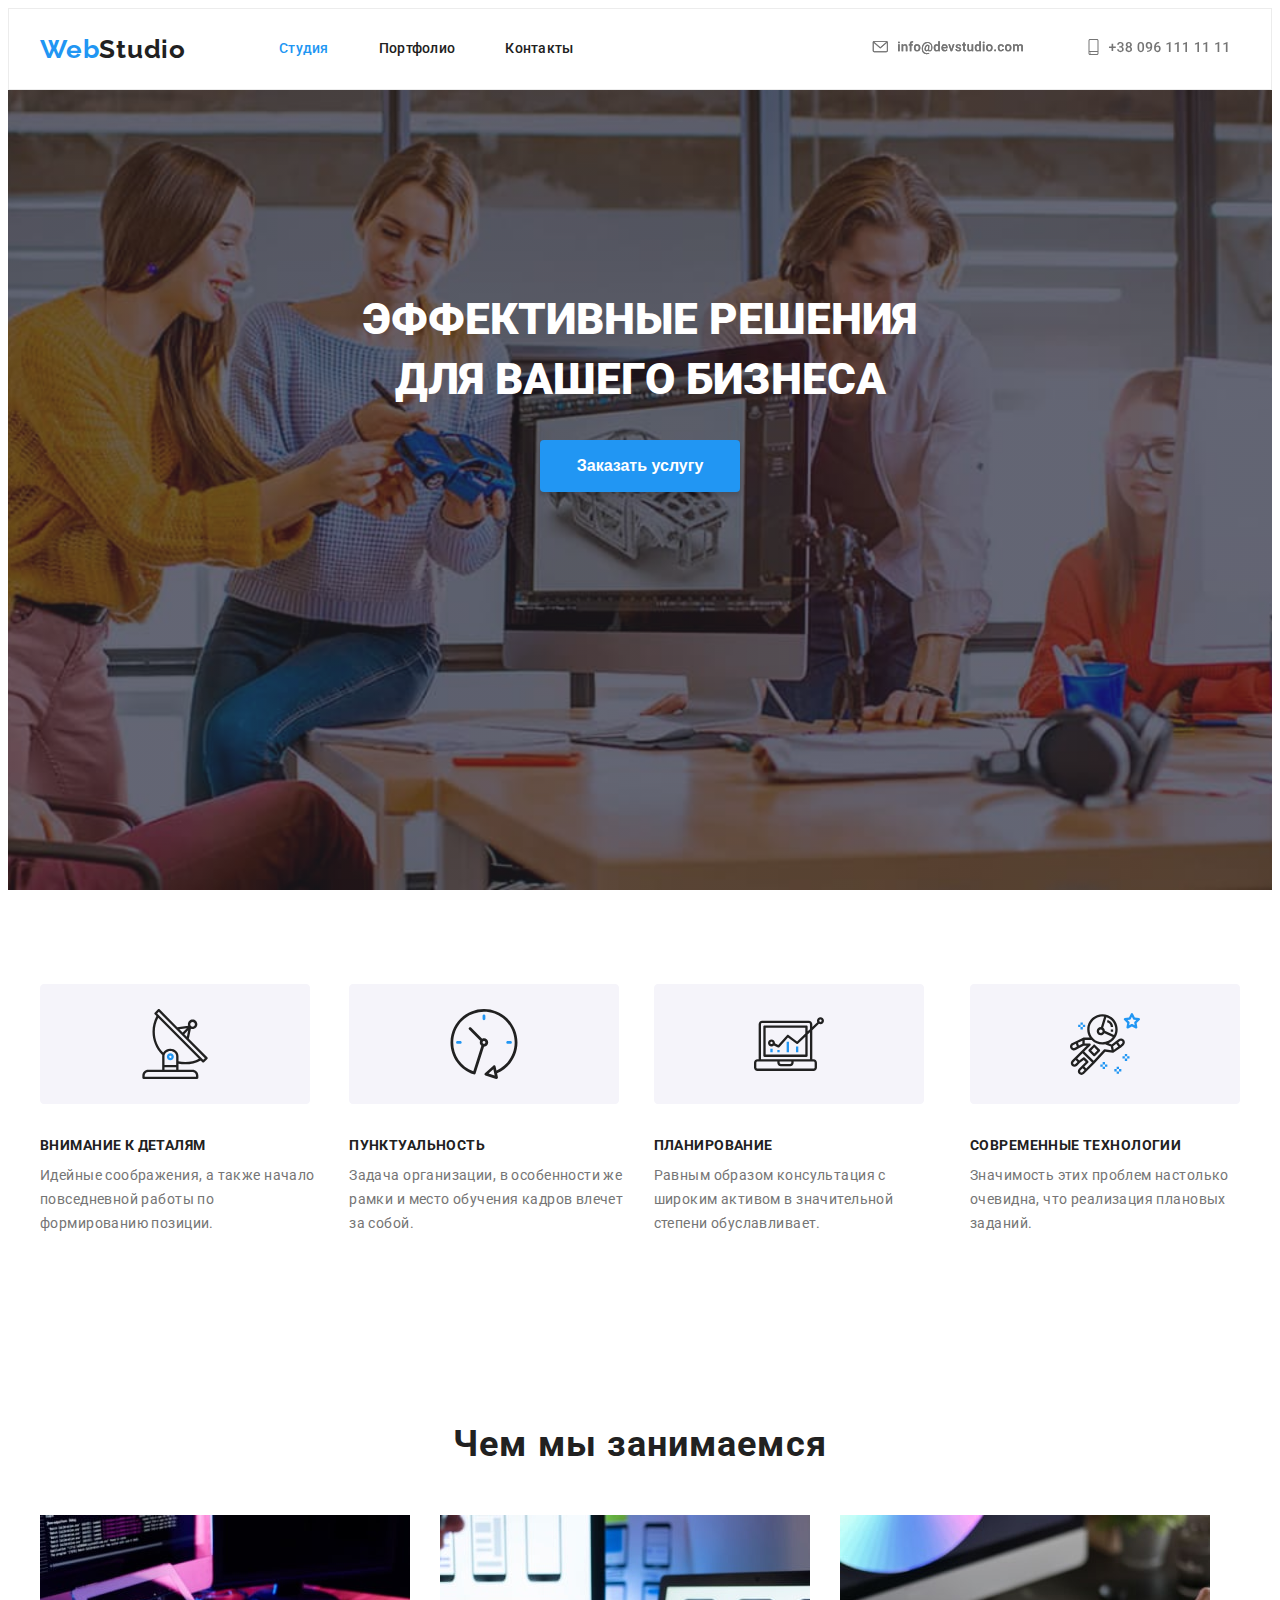
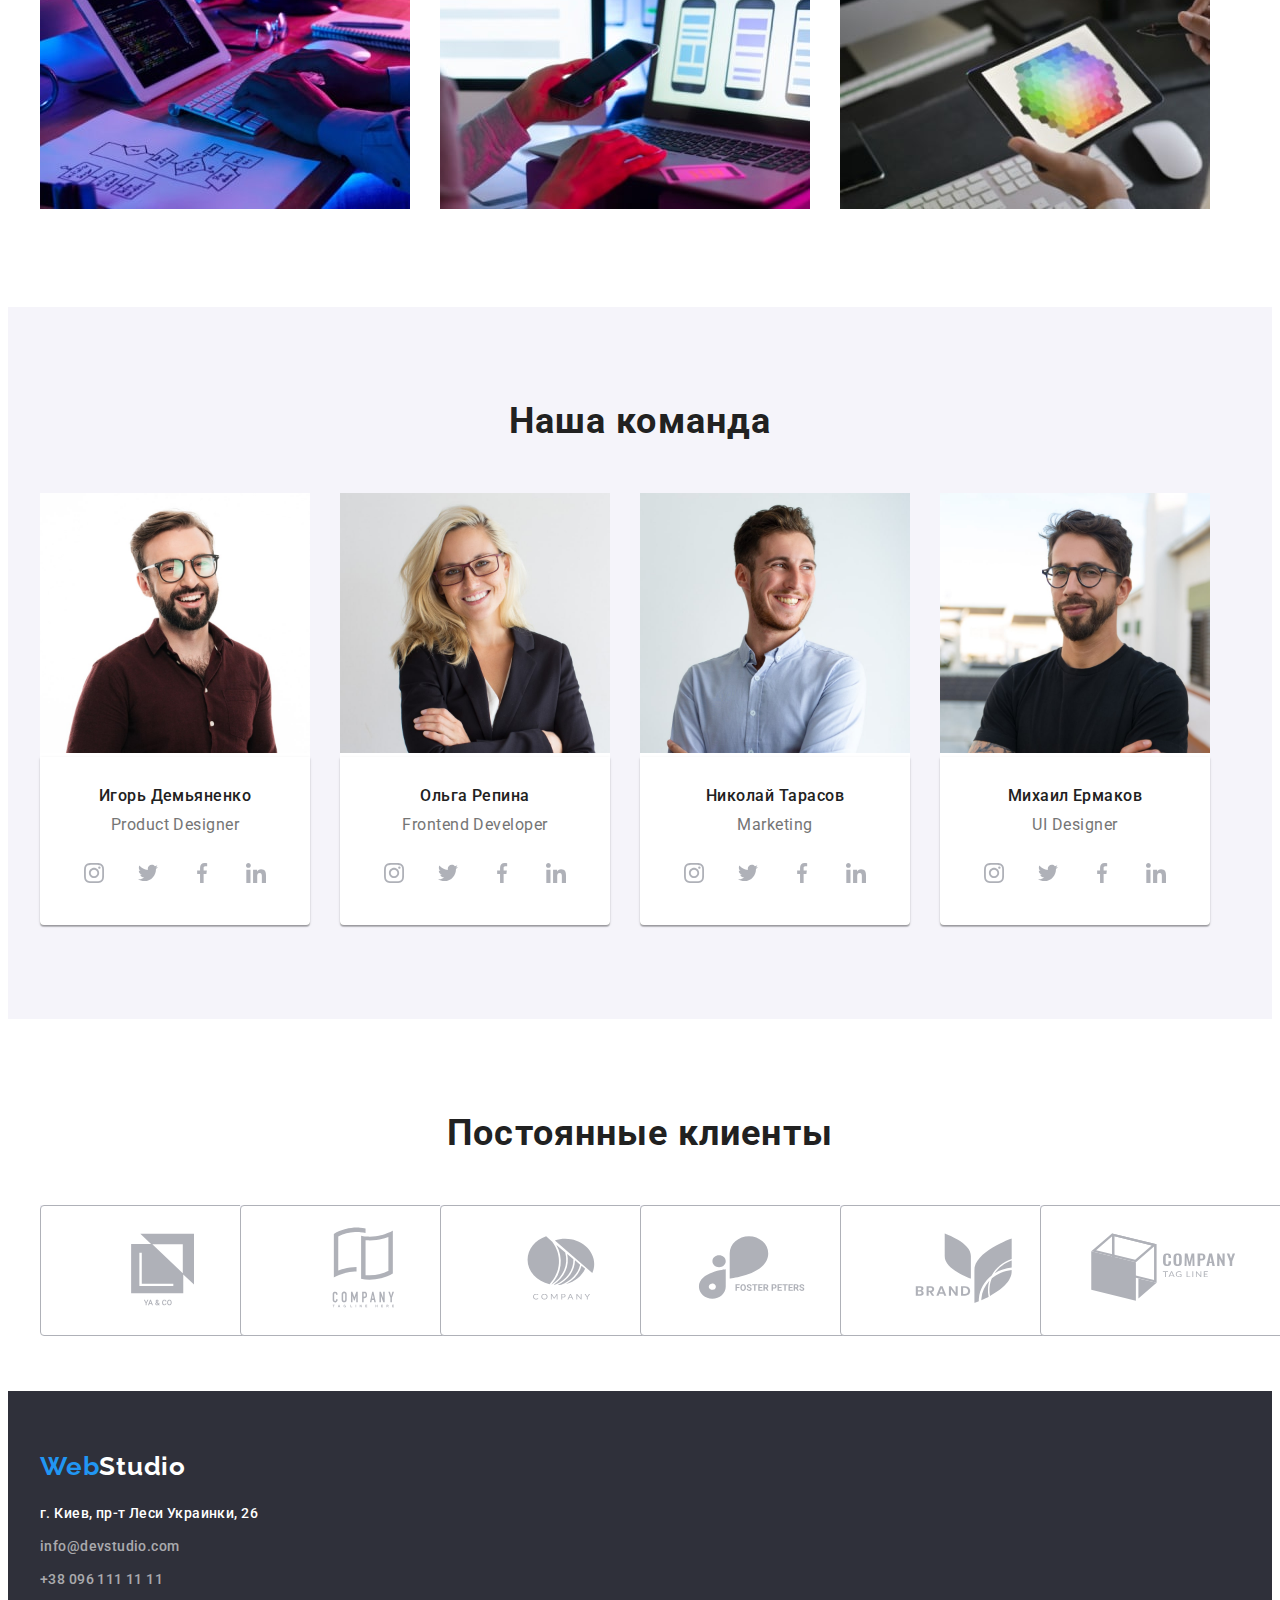
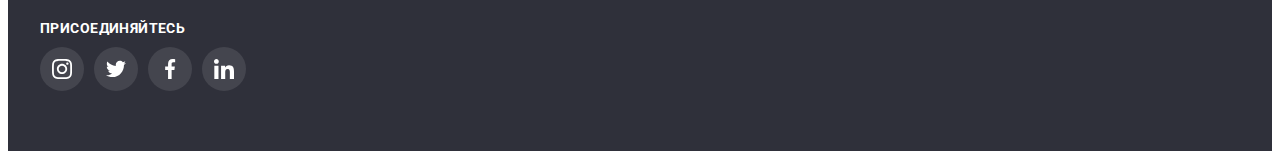
==== index.html @ a33fc34b "some prrogress" ====
<!DOCTYPE html>
<html lang="ru">
<head>
    <meta charset="UTF-8">
    <meta http-equiv="X-UA-Compatible" content="IE=edge">
    <meta name="viewport" content="width=device-width, initial-scale=1.0">
    <title>WebStudio</title>
    <link rel="preconnect" href="https://fonts.googleapis.com">
    <link rel="preconnect" href="https://fonts.gstatic.com" crossorigin>
    <link href="https://fonts.googleapis.com/css2?family=Raleway:wght@700&family=Roboto:wght@400;500;700;900&display=swap"
          rel="stylesheet">
        <link rel="stylesheet" href="https://cdnjs.cloudflare.com/ajax/libs/modern-normalize/1.1.0/modern-normalize.min.css"
            integrity="sha512-wpPYUAdjBVSE4KJnH1VR1HeZfpl1ub8YT/NKx4PuQ5NmX2tKuGu6U/JRp5y+Y8XG2tV+wKQpNHVUX03MfMFn9Q=="
            crossorigin="anonymous" referrerpolicy="no-referrer" />
          <link rel="stylesheet" href="./css/styles.css">
</head>
     <body>
         <!----------------------------HEADER---------------------------->
         <header class="header">
             <nav class="container main-nav">
                 <a class="title">Web<span class="title-studio">Studio</span></a>
                 <ul class="menu-nav">
                     <li class="item"><a href="" class="item link current">Студия</a></li>
                     <li class="item"><a href="./portfolio.html" class="item link">Портфолио</a></li>
                     <li class="item"><a href="" class="item link">Контакты</a></li>
                 </ul>
                 <ul class="list">
                     <li class="item">
                         <a class="link" href="mailto:info@devstudio.com">
                            <svg class="image" width=161 height=16>
                                <use href="./images/icons.svg#icon-e-mail"></use>
                            </svg>
                         </a></li>
                     <li class="item"><a class="link" href="tel:+380961111111">
                        <svg class="image" width=161 height=16>
                            <use href="./images/icons.svg#icon-tel"></use>
                        </svg>
                     </a></li>
                 </ul>
             </nav>
         </header>
         <main>
             <!----------------------------HERO---------------------------->
             <section class="hero">
                 <div class="overlay">
                 <h1 class="title">ЭФФЕКТИВНЫЕ РЕШЕНИЯ<br>ДЛЯ ВАШЕГО БИЗНЕСА</h1>
                <button class="button" type="button">Заказать услугу</button>
                 </div>
             </section>
             <!----------------------------FEATURES---------------------------->
             <section class="features section">
                 <div class="container">
                     <h2 class="hidden-title">Наши преимущества</h2>
                 <ul class="features-list">
                    <li class="item">
                        <svg class="image" width=270 height=120>
                            <use href="./images/icons.svg#icon-group-1"></use>
                        </svg>
                        <h3 class="title">Внимание к деталям</h3>
                        <p class="text">Идейные соображения, а также начало повседневной работы по формированию позиции.</p>
                    </li>
                    <li class="item">
                        <svg class="image" width=270 height=120>
                            <use href="./images/icons.svg#icon-group-2"></use>
                        </svg>
                        <h3 class="title">Пунктуальность</h3>
                        <p class="text">Задача организации, в особенности же рамки и место обучения кадров влечет за собой.
                        </p>
                    </li>
                    <li class="item">
                        <svg class="image" width=270 height=120>
                            <use href="./images/icons.svg#icon-group-3"></use>
                        </svg>
                        <h3 class="title">Планирование</h3>
                        <p class="text">Равным образом консультация с широким активом в значительной степени обуславливает.
                        </p>
                    </li>
                    <li class="item">
                        <svg class="image" width=270 height=120>
                            <use href="./images/icons.svg#icon-group-4"></use>
                        </svg>
                        <h3 class="title">Современные технологии</h3>
                        <p class="text">Значимость этих проблем настолько очевидна, что реализация плановых заданий.</p>
                    </li>
                 </ul>
                 </div>
             </section>
             <!----------------------------ABOUT---------------------------->
             <section class="about section">
                 <div class="container">
                  <h2 class="about-title">Чем мы занимаемся</h2>
                  <ul class="about-list">
                   <li class="item">
                    <img src="./images/keyboard-img.jpg" alt="печатает на клавиатуре" width="370" height="294">
                   </li>
                   <li class="item">
                    <img src="./images/laptop-img.jpg" alt="работает с ноутбуком" width="370" height="294">
                   </li>
                   <li class="item">
                    <img src="./images/ipad-img.jpg" alt="работает с планшетом" width="370" height="294">
                   </li>
                   </ul>
                 </div> 
             </section>
             <!----------------------------TEAM---------------------------->
             <section class="team section">
                <div class="container">
                 <h2 class="title">Наша команда</h2>
                 <ul class="list">
                    <li class="item">
                        <img src="./images/igor-img.jpg" alt="Игорь Демьяненко" width="270" height="260">
                        <div class="employe">
                        <h3 class="title">Игорь Демьяненко</h3>
                        <p class="text" lang="en">Product Designer</p> 
                        <ul class="soc-list">
                            <li class="list-item">
                                <a href="" class="link">
                                    <svg class="icon" width="20" height="20">
                                        <use href="./images/icons.svg#icon-instagram"></use>
                                    </svg>                        
                                </a>
                            </li>
                            <li class="list-item">
                                <a href="" class="link">
                                    <svg class="icon" width="20" height="20">
                                        <use href="./images/icons.svg#icon-twitter"></use>
                                    </svg>
                                </a>
                            </li>
                            <li class="list-item">
                                <a href="" class="link">
                                    <svg class="icon" width="20" height="20">
                                        <use href="./images/icons.svg#icon-facebook"></use>
                                    </svg>
                                </a>
                            </li>
                            <li class="list-item">
                                <a href="" class="link">
                                    <svg class="icon" width="20" height="20">
                                        <use href="./images/icons.svg#icon-linkedin"></use>
                                    </svg>
                                </a>
                            </li>
                        </ul>
                       </div>
                    </li>
                    <li class="item">
                        <img src="./images/olga-img.jpg" alt="Ольга Репина" width="270" height="260">
                        <div class="employe">
                        <h3 class="title">Ольга Репина</h3>
                        <p class="text" lang="en">Frontend Developer</p>
                        <ul class="soc-list">
                            <li class="list-item">
                                <a href="" class="link">
                                    <svg class="icon" width="20" height="20">
                                        <use href="./images/icons.svg#icon-instagram"></use>
                                    </svg>
                                </a>
                            </li>
                            <li class="list-item">
                                <a href="" class="link">
                                    <svg class="icon" width="20" height="20">
                                        <use href="./images/icons.svg#icon-twitter"></use>
                                    </svg>
                                </a>
                            </li>
                            <li class="list-item">
                                <a href="" class="link">
                                    <svg class="icon" width="20" height="20">
                                        <use href="./images/icons.svg#icon-facebook"></use>
                                    </svg>
                                </a>
                            </li>
                            <li class="list-item">
                                <a href="" class="link">
                                    <svg class="icon" width="20" height="20">
                                        <use href="./images/icons.svg#icon-linkedin"></use>
                                    </svg>
                                </a>
                            </li>
                        </ul>
                        </div>
                    </li>
                    <li class="item">
                        <img src="./images/nikolai-img.jpg" alt="Николай Тарасов" width="270" height="260">
                        <div class="employe">
                        <h3 class="title">Николай Тарасов</h3>
                        <p class="text" lang="en">Marketing</p>
                        <ul class="soc-list">
                            <li class="list-item">
                                <a href="" class="link">
                                    <svg class="icon" width="20" height="20">
                                        <use href="./images/icons.svg#icon-instagram"></use>
                                    </svg>
                                </a>
                            </li>
                            <li class="list-item">
                                <a href="" class="link">
                                    <svg class="icon" width="20" height="20">
                                        <use href="./images/icons.svg#icon-twitter"></use>
                                    </svg>
                                </a>
                            </li>
                            <li class="list-item">
                                <a href="" class="link">
                                    <svg class="icon" width="20" height="20">
                                        <use href="./images/icons.svg#icon-facebook"></use>
                                    </svg>
                                </a>
                            </li>
                            <li class="list-item">
                                <a href="" class="link">
                                    <svg class="icon" width="20" height="20">
                                        <use href="./images/icons.svg#icon-linkedin"></use>
                                    </svg>
                                </a>
                            </li>
                        </ul>
                        </div>
                    </li>
                    <li class="item">
                        <img src="./images/mikael-img.jpg" alt="Михаил Ермаков" width="270" height="260">
                        <div class="employe">
                        <h3 class="title">Михаил Ермаков</h3>
                        <p class="text" lang="en">UI Designer</p>    
                        <ul class="soc-list">
                            <li class="list-item">
                                <a href="" class="link">
                                    <svg class="icon" width="20" height="20">
                                        <use href="./images/icons.svg#icon-instagram"></use>
                                    </svg>
                                </a>
                            </li>
                            <li class="list-item">
                                <a href="" class="link">
                                    <svg class="icon" width="20" height="20">
                                        <use href="./images/icons.svg#icon-twitter"></use>
                                    </svg>
                                </a>
                            </li>
                            <li class="list-item">
                                <a href="" class="link">
                                    <svg class="icon" width="20" height="20">
                                        <use href="./images/icons.svg#icon-facebook"></use>
                                    </svg>
                                </a>
                            </li>
                            <li class="list-item">
                                <a href="" class="link">
                                    <svg class="icon" width="20" height="20">
                                        <use href="./images/icons.svg#icon-linkedin"></use>
                                    </svg>
                                </a>
                            </li>
                        </ul>
                        </div> 
                    </ul>                      
                </div>
             </section>
            <!----------------------------CLIENTS---------------------------->
             <section class="clients section">
                 <div class="container">
                     <h2 class="clients-title">Постоянные клиенты</h2>
                <ul class="list">
                    <li class="item">
                        <button class="button">
                            <svg class="button-icon" width=170px height=92px>
                                <use href="./images/icons.svg#icon-logo-1"></use>
                            </svg>
                        </button>
                    </li>
                    <li class="item">
                        <button class="button">
                            <svg class="button-icon" width=170 height=92>
                                <use href="./images/icons.svg#icon-logo-2"></use>
                            </svg>
                        </button>
                    </li>
                    <li class="item">
                        <button class="button">
                            <svg class="button-icon" width=170 height=92>
                                <use href="./images/icons.svg#icon-logo-3"></use>
                            </svg>
                        </button>
                    </li>
                    <li class="item">
                        <button class="button">
                            <svg class="button-icon" width=170 height=92>
                                <use href="./images/icons.svg#icon-logo-4"></use>
                            </svg>
                        </button>
                    </li>
                    <li class="item">
                        <button class="button">
                            <svg class="button-icon" width=170 height=92>
                                <use href="./images/icons.svg#icon-logo-5"></use>
                            </svg>
                        </button>
                    </li>
                    <li class="item">
                        <button class="button">
                            <svg class="button-icon" width=170 height=92>
                                <use href="./images/icons.svg#icon-logo-6"></use>
                            </svg>
                        </button>
                    </li>
                </ul>
                </div>
             </section>
         </main>
            <!----------------------------ADRESS---------------------------->
         <footer class="footer">
             <div class="adress container">
                    <a class="title">Web<span class="title-studio">Studio</span></a>
                    <address>
                    <ul class="adress-list">
                        <li class="item">
                            <a class="link" href="https://goo.gl/maps/WsUC1m7or1tppbLx8" target="blank"
                                rel="noopener noreferrer"><span class="geo">г. Киев, пр-т Леси Украинки, 26 </span></a>
                        </li>
                        <li class="item">
                            <a class="link" href="mailto:info@devstudio.com">info@devstudio.com</a>
                        </li>
                        <li class="item">
                            <a class="link" href="tel:+380961111111">+38 096 111 11 11</a>
                        </li>
                    </ul>                   
                    </address>
                    <div class="soc-link">
                        <h3 class="second-title">присоединяйтесь</h3>
                        <ul class="soc-list-footer">
                            <li class="list-item">
                                <a href="" class="link">
                                    <svg class="icon" width="20" height="20">
                                        <use href="./images/icons.svg#icon-instagram"></use>
                                    </svg>
                                </a>
                            </li>
                            <li class="list-item">
                                <a href="" class="link">
                                    <svg class="icon" width="20" height="20">
                                        <use href="./images/icons.svg#icon-twitter"></use>
                                    </svg>
                                </a>
                            </li>
                            <li class="list-item">
                                <a href="" class="link">
                                    <svg class="icon" width="20" height="20">
                                        <use href="./images/icons.svg#icon-facebook"></use>
                                    </svg>
                                </a>
                            </li>
                            <li class="list-item">
                                <a href="" class="link">
                                    <svg class="icon" width="20" height="20">
                                        <use href="./images/icons.svg#icon-linkedin"></use>
                                    </svg>
                                </a>
                            </li>
                        </ul>
                    </div>
             </div>           
         </footer>
     </body>
</html>
---- css/styles.css ----
:root {
  --webstudio-color: #2196f3;
  --menu-item-color: #212121;
  --header-adress-color: #757575;
  --hero-pre-title-color: #ffffff;
  --button-title-color: #ffffff;
  --qualities-title-color: #212121;
  --qualities-text-color: #757575;
  --about-title-color: #212121;
  --team-title-color: #212121;
  --employe-title-color: #212121;
  --employe-profession-color: #757575;
  --adress-geo-color: #ffffff;
  --footer-adress-color: rgba(255, 255, 255, 0.6);
  --menu-button-color: #212121;
  --all-item-name-color: #212121;
  --all-item-type: #757575;
}
body {
  font-family: "Roboto", sans-serif;
}
ul {
  list-style: none;
  padding: 0;
  margin: 0;
}
.link {
  text-decoration: none;
}
.no-padding {
  padding-top: 0;
  padding-bottom: 0;
}
.container {
  width: 1200px;
  padding-left: 15px;
  padding-right: 15px;
  margin-left: auto;
  margin-right: auto;
}
h1,
h2,
h3,
p {
  margin: 0px;
}
.section {
  padding-top: 94px;
  padding-bottom: 94px;
}
/*-------------------------------------STUDIO---------------*/
/*----------------------------HEADER----------------------------*/
.header {
  background-color: #ffffff;
  border: 1px solid #ececec;
}
.main-nav {
  display: flex;
  align-items: center;
}
.header .title {
  font-family: Raleway;
  font-weight: 700;
  font-size: 26px;
  line-height: 1.19;
  letter-spacing: 0.03em;
  color: var(--webstudio-color);
}
.header .title-studio {
  color: #212121;
}
.menu-nav {
  display: flex;
  margin-left: 93px;
}
.menu-nav .item + .item {
  margin-left: 50px;
}
.menu-nav .item .link {
  padding: 32px 0;
  font-weight: 500;
  font-size: 14px;
  line-height: 1.14;
  letter-spacing: 0.02em;
  color: var(--menu-item-color);
  display: block;
}
.menu-nav .item.link.current {
  color: #2196f3;
}
.menu-nav .item .link:hover,
.menu-nav .item .link:focus {
  font-weight: 500;
  font-size: 14px;
  line-height: 1.14;
  letter-spacing: 0.02em;
  color: #2196f3;
}
.header .list {
  display: flex;
  margin-left: auto;
}
.header .list .image {
  fill: #757575;
}
.header .list .image:hover {
  fill: #2196f3;
}
.header .list .item + .item {
  margin-left: 50px;
}
.header .list .icon {
  padding-right: 10px;
}
.header .list .item .link {
  font-weight: 500;
  font-size: 14px;
  line-height: 1.14;
  letter-spacing: 0.02em;
  color: var(--header-adress-color);
}
.header .list .item .link:hover,
.header .list .item .link:focus {
  font-weight: 500;
  font-size: 14px;
  line-height: 1.14;
  letter-spacing: 0.02em;
  color: #2196f3;
}
/*----------------------------HERO----------------------------*/
.overlay {
  max-width: 1600px;
  min-height: 600px;
  padding-top: 200px;
  margin-left: auto;
  margin-right: auto;
  background-image: linear-gradient(
      rgba(47, 48, 58, 0.4),
      rgba(47, 48, 58, 0.4)
    ),
    url(../images/hero-img.jpg);
  background-repeat: no-repeat;
  background-position: center;
  background-size: cover;
}
.hero {
  padding: 0px 0px 0px 0px;
  text-align: center;
}
.hero .title {
  font-weight: 900;
  font-size: 44px;
  line-height: 1.36;
  color: var(--hero-pre-title-color);
}
.hero .button {
  margin-top: 30px;
  cursor: pointer;
  display: inline-block;
  border: 1px solid transparent;
  border-radius: 4px;
  box-shadow: 0px 4px 4px rgba(0, 0, 0, 0.15);
  padding: 10px 32px;
  min-width: 200px;
  min-height: 50px;
  color: var(--button-title-color);
  background-color: #2196f3;
  font-weight: 700;
  font-size: 16px;
  line-height: 1.87;
}
/*----------------------------FEATURES----------------------------*/

.section .hidden-title {
  position: absolute;
  white-space: nowrap;
  width: 1px;
  height: 1px;
  overflow: hidden;
  border: 0;
  padding: 0;
  clip: rect(0 0 0 0);
  clip-path: inset(50%);
  margin: -1px;
}
.features-list {
  display: flex;
}
.features-list .image::before {
  display: block;
  content: "";
  height: 120px;
  background-size: contain;
  background-repeat: no-repeat;
  background-position: center;
  background-color: #f5f4fa;
}
.features-list .item + .item {
  margin-left: 30px;
}

.features-list .title {
  margin-top: 30px;
  margin-bottom: 10px;
  font-weight: 700;
  font-size: 14px;
  line-height: 1.14;
  letter-spacing: 0.03em;
  text-transform: uppercase;
  color: var(--qualities-title-color);
}
.features-list .text {
  margin-bottom: 0px;
  font-weight: 400;
  font-size: 14px;
  line-height: 1.71;
  letter-spacing: 0.03em;
  color: var(--qualities-text-color);
}
/*----------------------------ABOUT----------------------------*/
.about-title {
  margin-top: 0px;
  margin-bottom: 0px;
  font-weight: 700;
  font-size: 36px;
  line-height: 1.16;
  text-align: center;
  letter-spacing: 0.03em;
  color: var(--about-title-color);
  margin-bottom: 50px;
}
.img {
  display: block;
  max-width: 100%;
}
.about-list {
  display: flex;
}
.about-list .item + .item {
  margin-left: 30px;
}
/*----------------------------TEAM----------------------------*/
.team {
  background: #f5f4fa;
}
.team .title {
  margin-bottom: 50px;
  font-weight: 700;
  font-size: 36px;
  line-height: 1.16;
  text-align: center;
  letter-spacing: 0.03em;
  color: var(--team-title-color);
}
.team .list {
  display: flex;
}
.team .list .item {
  background: #ffffff;
}
.team .list .item + .item {
  margin-left: 30px;
}
.team .list .title {
  margin-bottom: 10px;
  font-weight: 500;
  font-size: 16px;
  line-height: 1.18;
  text-align: center;
  letter-spacing: 0.03em;
  color: var(--employe-title-color);
}
.team .list .text {
  margin-bottom: 16px;
  font-weight: 400;
  font-size: 16px;
  line-height: 1.18;
  text-align: center;
  letter-spacing: 0.03em;
  color: var(--employe-profession-color);
}
.team .employe {
  padding-top: 30px;
  padding-bottom: 30px;
  box-shadow: 0px 1px 3px rgba(0, 0, 0, 0.12), 0px 1px 1px rgba(0, 0, 0, 0.14),
    0px 2px 1px rgba(0, 0, 0, 0.2);
  border-radius: 0px 0px 4px 4px;
}
.soc-list {
  display: flex;
  justify-content: center;
}
.soc-list .icon {
  fill: currentColor;
}
.soc-list .list-item {
  width: 44px;
  height: 44px;
}
.soc-list .list-item + .list-item {
  margin-left: 10px;
}
.soc-list .link {
  cursor: pointer;
  width: 100%;
  height: 100%;
  border-radius: 50%;
  display: flex;
  align-items: center;
  justify-content: center;
  background-color: #ffffff;
  color: #afb1b8;
}
.soc-list .link:hover,
.soc-list .link:focus {
  background-color: #2196f3;
  color: #ffffff;
}

/*----------------------------CLIENTS----------------------------*/
.clients .list {
  display: flex;
}
.clients-title {
  margin-top: 0px;
  margin-bottom: 0px;
  font-weight: 700;
  font-size: 36px;
  line-height: 1.16;
  text-align: center;
  letter-spacing: 0.03em;
  color: var(--about-title-color);
  margin-bottom: 50px;
}
.clients .button {
  color: #afb1b8;
  background-color: #ffffff;
  border: 1px solid #afb1b8;
  box-sizing: border-box;
  border-radius: 4px;
}
.clients .button:hover {
  color: #2196f3;
  background-color: #ffffff;
  border: 1px solid #2196f3;
}
.clients .button-icon {
  fill: currentColor;
  padding: 16px 32px;
}

.clients .list .item {
  display: block;
  content: "";
  width: 170px;
  height: 92px;
  background-size: contain;
  background-position: center;
  background-color: #f5f4fa;
}
.clients .list .item + .item {
  margin-left: 30px;
}
/*----------------------------ADRESS----------------------------*/
.footer {
  padding: 60px 0;
  background: #2f303a;
  display: flex;
}

.adress .container {
  padding-top: 30px;
  display: flex;
}
footer .title {
  font-style: normal;
  font-family: Raleway;
  font-weight: 700;
  font-size: 26px;
  line-height: 1.19;
  letter-spacing: 0.03em;
  color: var(--webstudio-color);
}
.footer .title-studio {
  color: #ffffff;
}
.adress-list .item {
  margin-top: 20px;
  margin-bottom: 0px;
}
.adress-list .link {
  font-style: normal;
  font-weight: 500;
  font-size: 14px;
  line-height: 1.71;
  letter-spacing: 0.03em;
  color: var(--footer-adress-color);
}
.geo {
  color: var(--adress-geo-color);
}

.adress-list .item + .item {
  margin-top: 9px;
}

.soc-link .second-title {
  margin-top: 30px;
  margin-bottom: 10px;
  font-weight: 700;
  font-size: 14px;
  line-height: 1.14;
  letter-spacing: 0.03em;
  text-transform: uppercase;
  color: #ffffff;
}
.soc-list-footer {
  display: flex;
}
.soc-list-footer .icon {
  fill: currentColor;
}
.soc-list-footer .list-item {
  width: 44px;
  height: 44px;
}
.soc-list-footer .list-item + .list-item {
  margin-left: 10px;
}
.soc-list-footer .link {
  cursor: pointer;
  width: 100%;
  height: 100%;
  border-radius: 50%;
  display: flex;
  align-items: center;
  justify-content: center;
  background-color: rgba(255, 255, 255, 0.1);
  color: #ffffff;
}
.soc-list-footer .link:hover,
.soc-list-footer .link:focus {
  background-color: #2196f3;
  color: #ffffff;
}
/*-------------------------------------PORTFOLIO------------*/
/*----------------------------FUNCTIONS----------------------------*/
.visually-hidden {
  position: absolute;
  white-space: nowrap;
  width: 1px;
  height: 1px;
  overflow: hidden;
  border: 0;
  padding: 0;
  clip: rect(0 0 0 0);
  clip-path: inset(50%);
  margin: -1px;
}
.menu-list {
  margin-bottom: 50px;
  display: flex;
  justify-content: center;
}
.menu-list .item + .item {
  margin-left: 8px;
}
.menu-list .button {
  cursor: pointer;
  display: inline-block;
  border: 1px solid transparent;
  border-radius: 4px;
  padding: 6px 22px;
  min-width: 73px;
  min-height: 38px;
  color: var(--menu-button-color);
  background-color: #f5f4fa;
  font-weight: 500;
  font-size: 16px;
  line-height: 1.62;
  text-align: center;
}
.menu-list .button:hover,
.menu-list .button:focus {
  background-color: #2196f3;
  color: #ffffff;
  box-shadow: 0px 3px 1px rgba(0, 0, 0, 0.1), 0px 1px 2px rgba(0, 0, 0, 0.08),
    0px 2px 2px rgba(0, 0, 0, 0.12);
}
/*----------------------------ALL----------------------------*/
.all-list .item {
  width: calc((100% - 60px) / 3);
  margin-right: 30px;
  margin-bottom: 30px;
}
.all-list .item:nth-child(3n) {
  margin-right: 0px;
}
.all-list .item:nth-last-child(-n + 3) {
  margin-bottom: 0px;
}

.all-list {
  display: flex;
  flex-wrap: wrap;
}
.all-list .feature {
  padding: 20px 24px;
  background: #ffffff;

  border-radius: 0px 0px 4px 4px;
}
.all-list .item:hover {
  box-shadow: 0px 1px 3px rgba(0, 0, 0, 0.12), 0px 1px 1px rgba(0, 0, 0, 0.14),
    0px 2px 1px rgba(0, 0, 0, 0.2);
}
.all-list .title {
  font-weight: 700;
  font-size: 18px;
  line-height: 2;
  letter-spacing: 0.06em;
  color: var(--all-item-name-color);
}
.all-list .text {
  font-weight: 500;
  font-size: 16px;
  line-height: 1.87;
  letter-spacing: 0.03em;
  color: var(--all-item-type);
}
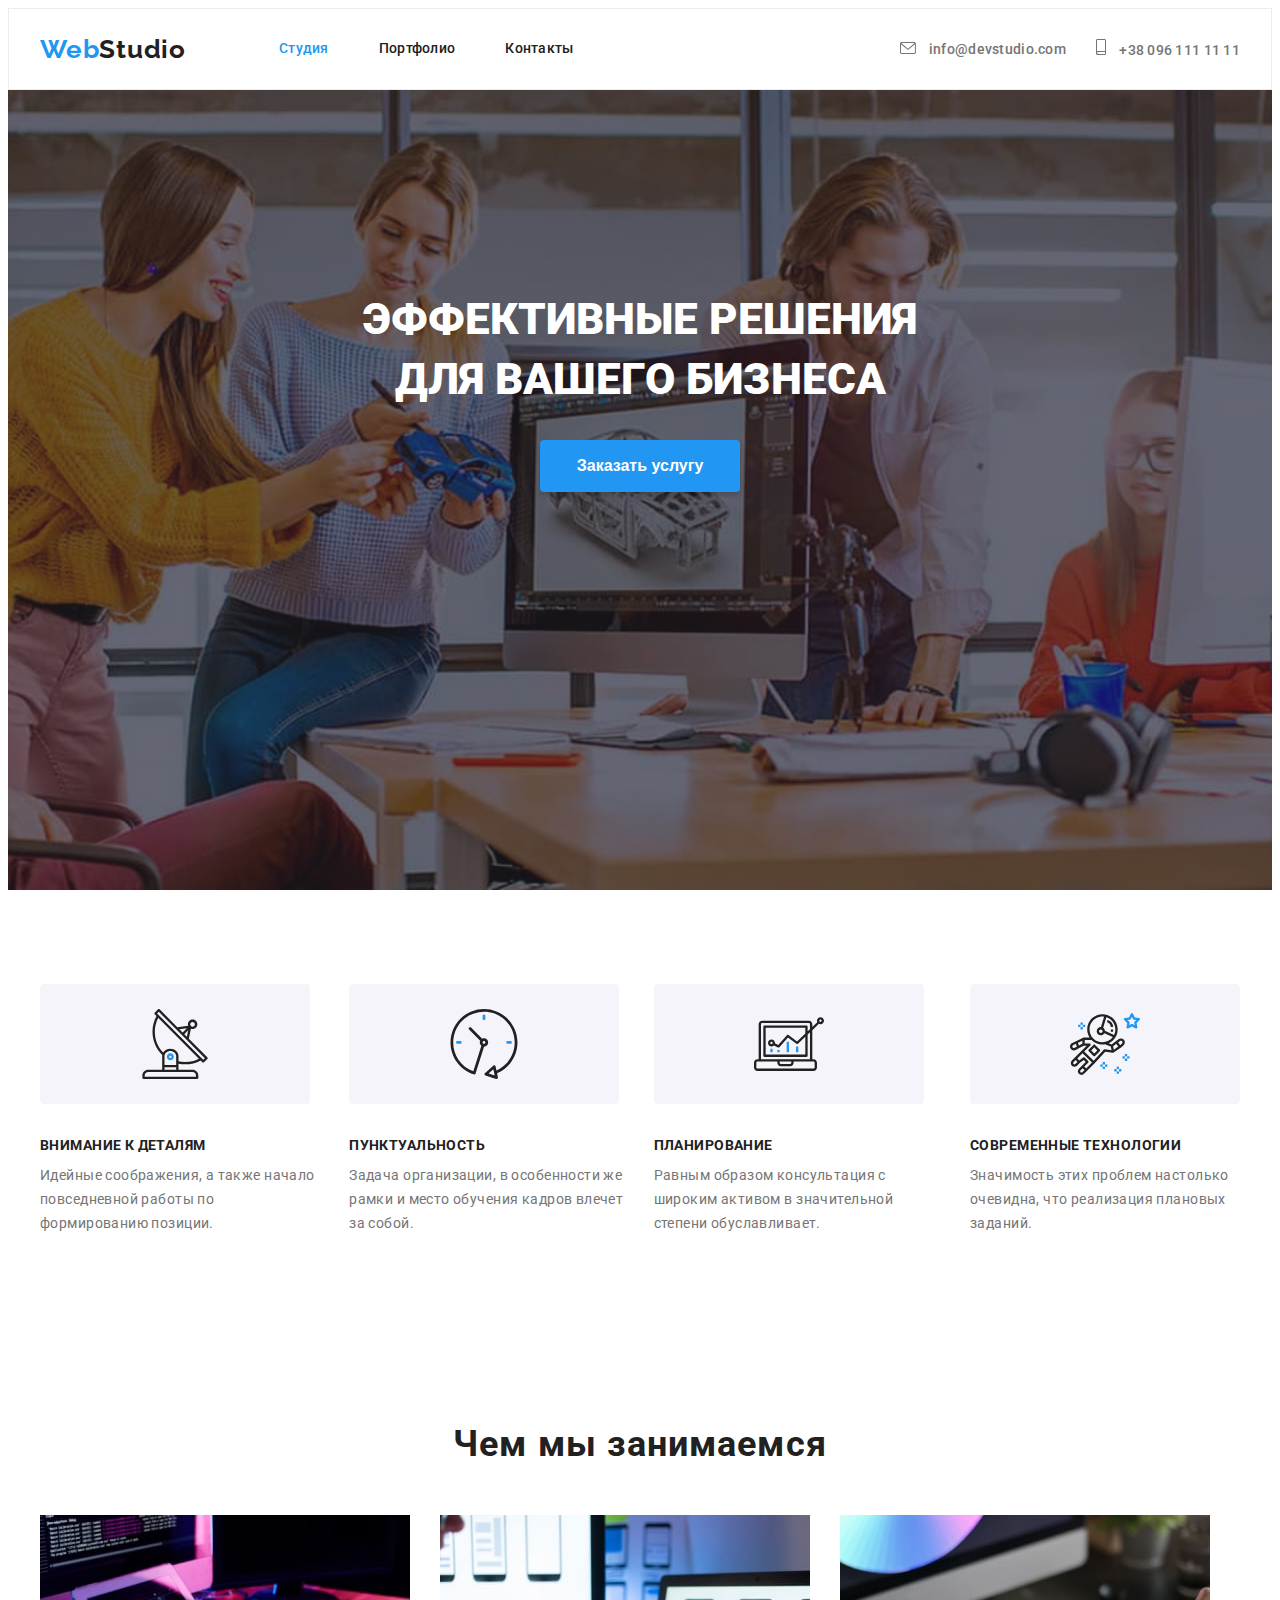
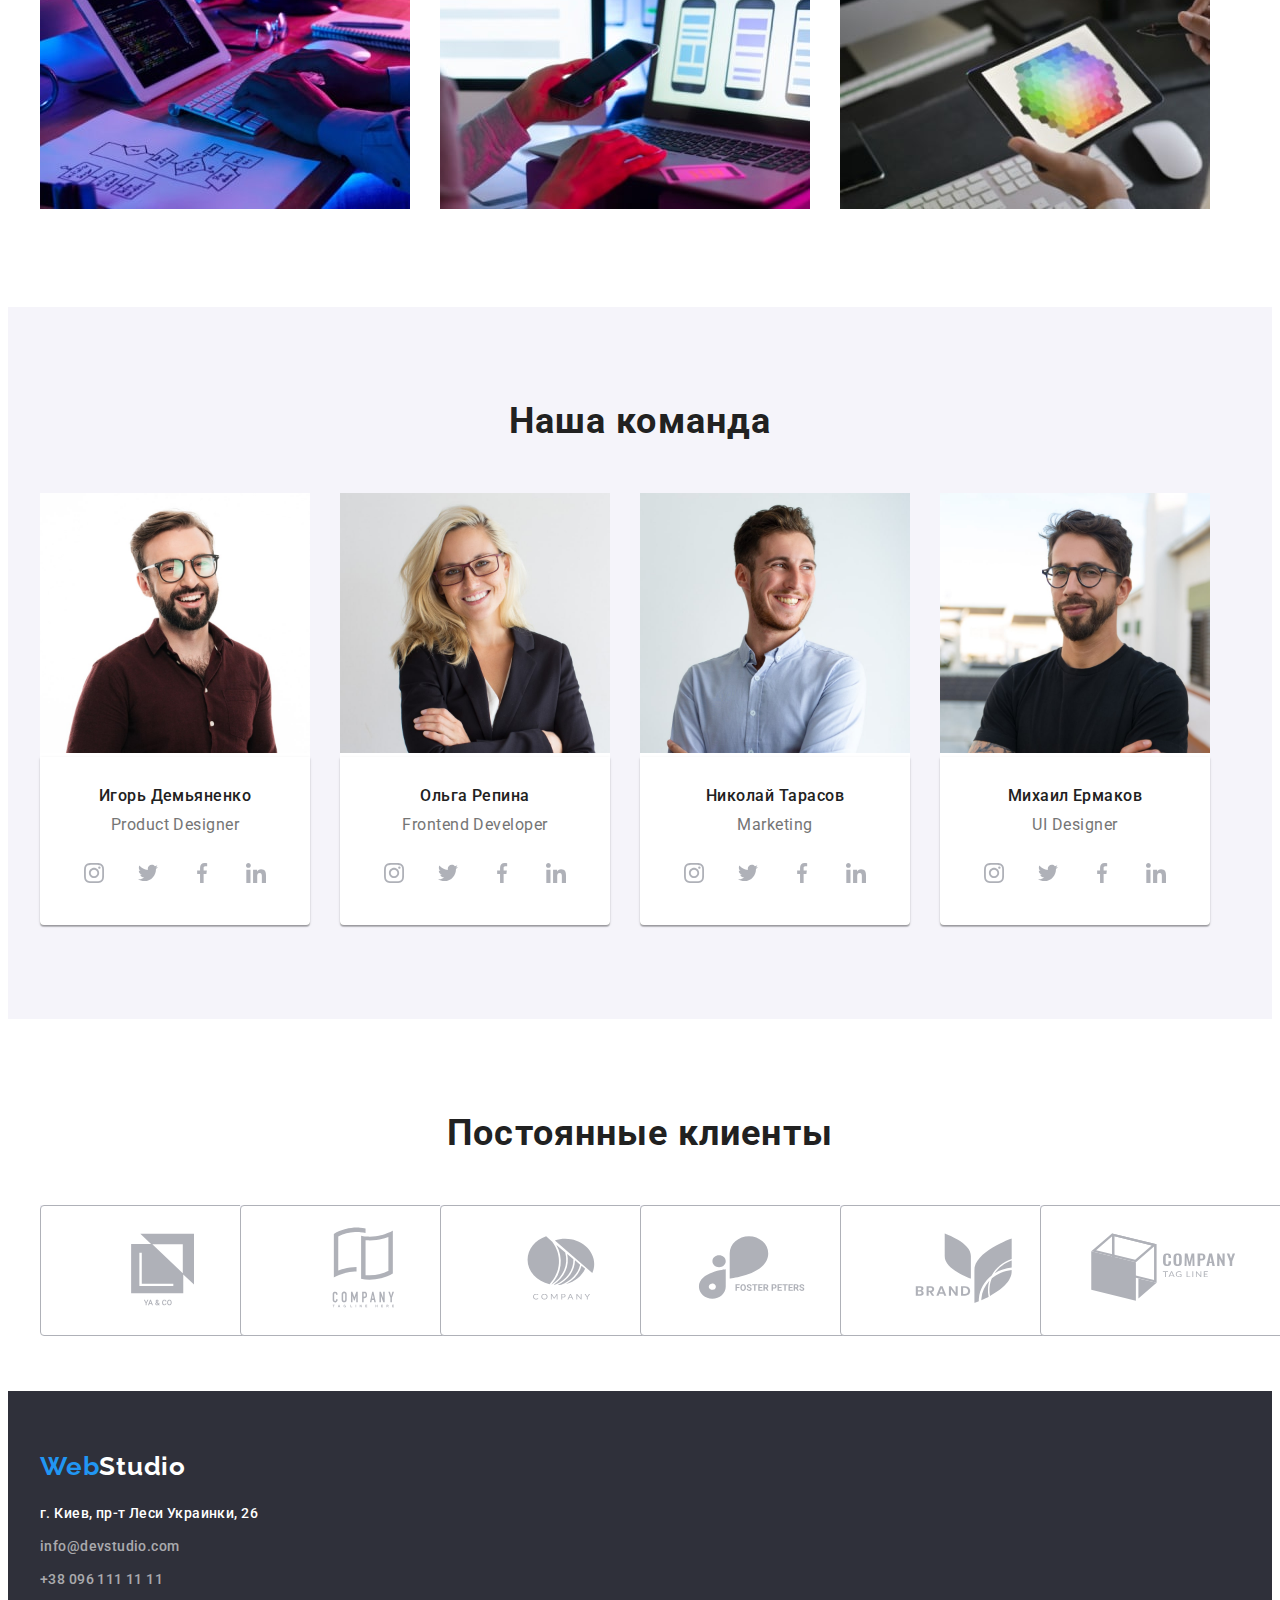
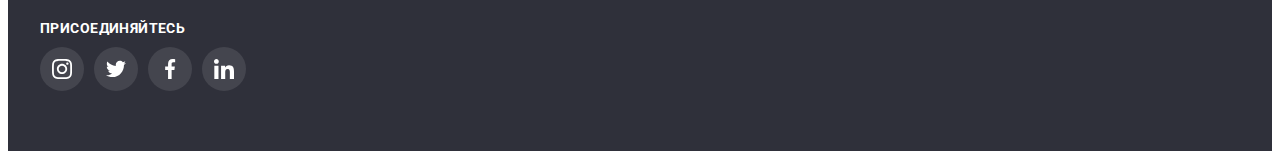
==== commit ed7d9286: "some progress" ====
--- a/index.html
+++ b/index.html
@@ -17,24 +17,27 @@
      <body>
          <!----------------------------HEADER---------------------------->
          <header class="header">
-             <nav class="container main-nav">
+             <nav class="main-nav container">
                  <a class="title">Web<span class="title-studio">Studio</span></a>
                  <ul class="menu-nav">
-                     <li class="item"><a href="" class="item link current">Студия</a></li>
-                     <li class="item"><a href="./portfolio.html" class="item link">Портфолио</a></li>
-                     <li class="item"><a href="" class="item link">Контакты</a></li>
+                     <li class="item"><a href="" class="link current">Студия</a></li>
+                     <li class="item"><a href="./portfolio.html" class="link">Портфолио</a></li>
+                     <li class="item"><a href="" class="link">Контакты</a></li>
                  </ul>
-                 <ul class="list">
+                 <ul class="contacts">
                      <li class="item">
                          <a class="link" href="mailto:info@devstudio.com">
-                            <svg class="image" width=161 height=16>
-                                <use href="./images/icons.svg#icon-e-mail"></use>
-                            </svg>
+                            <svg class="icon" width=16px height=12px>
+                                <use href="./images/icons.svg#icon-envelope"></use>
+                            </svg>
+                            info@devstudio.com
                          </a></li>
-                     <li class="item"><a class="link" href="tel:+380961111111">
-                        <svg class="image" width=161 height=16>
-                            <use href="./images/icons.svg#icon-tel"></use>
-                        </svg>
+                     <li class="item">
+                         <a class="link" href="tel:+380961111111">
+                            <svg class="icon" width=10 height=16>
+                            <use href="./images/icons.svg#icon-smartphone"></use>
+                        </svg>
+                        +38 096 111 11 11
                      </a></li>
                  </ul>
              </nav>
--- a/css/styles.css
+++ b/css/styles.css
@@ -76,7 +76,7 @@
 .menu-nav .item + .item {
   margin-left: 50px;
 }
-.menu-nav .item .link {
+.menu-nav .link {
   padding: 32px 0;
   font-weight: 500;
   font-size: 14px;
@@ -85,42 +85,40 @@
   color: var(--menu-item-color);
   display: block;
 }
-.menu-nav .item.link.current {
+.menu-nav .link.current {
   color: #2196f3;
 }
-.menu-nav .item .link:hover,
-.menu-nav .item .link:focus {
+.menu-nav .link:hover,
+.menu-nav .link:focus {
   font-weight: 500;
   font-size: 14px;
   line-height: 1.14;
   letter-spacing: 0.02em;
   color: #2196f3;
 }
-.header .list {
+.contacts {
   display: flex;
   margin-left: auto;
 }
-.header .list .image {
-  fill: #757575;
-}
-.header .list .image:hover {
-  fill: #2196f3;
-}
-.header .list .item + .item {
-  margin-left: 50px;
-}
-.header .list .icon {
-  padding-right: 10px;
-}
-.header .list .item .link {
+.contacts .item + .item {
+  margin-left: 30px;
+}
+.contacts .icon {
+  margin-right: 10px;
+  fill: currentColor;
+}
+.contacts .icon:hover {
+  fill: currentColor;
+}
+.contacts .item .link {
   font-weight: 500;
   font-size: 14px;
   line-height: 1.14;
   letter-spacing: 0.02em;
   color: var(--header-adress-color);
 }
-.header .list .item .link:hover,
-.header .list .item .link:focus {
+.contacts .item .link:hover,
+.contacts .item .link:focus {
   font-weight: 500;
   font-size: 14px;
   line-height: 1.14;
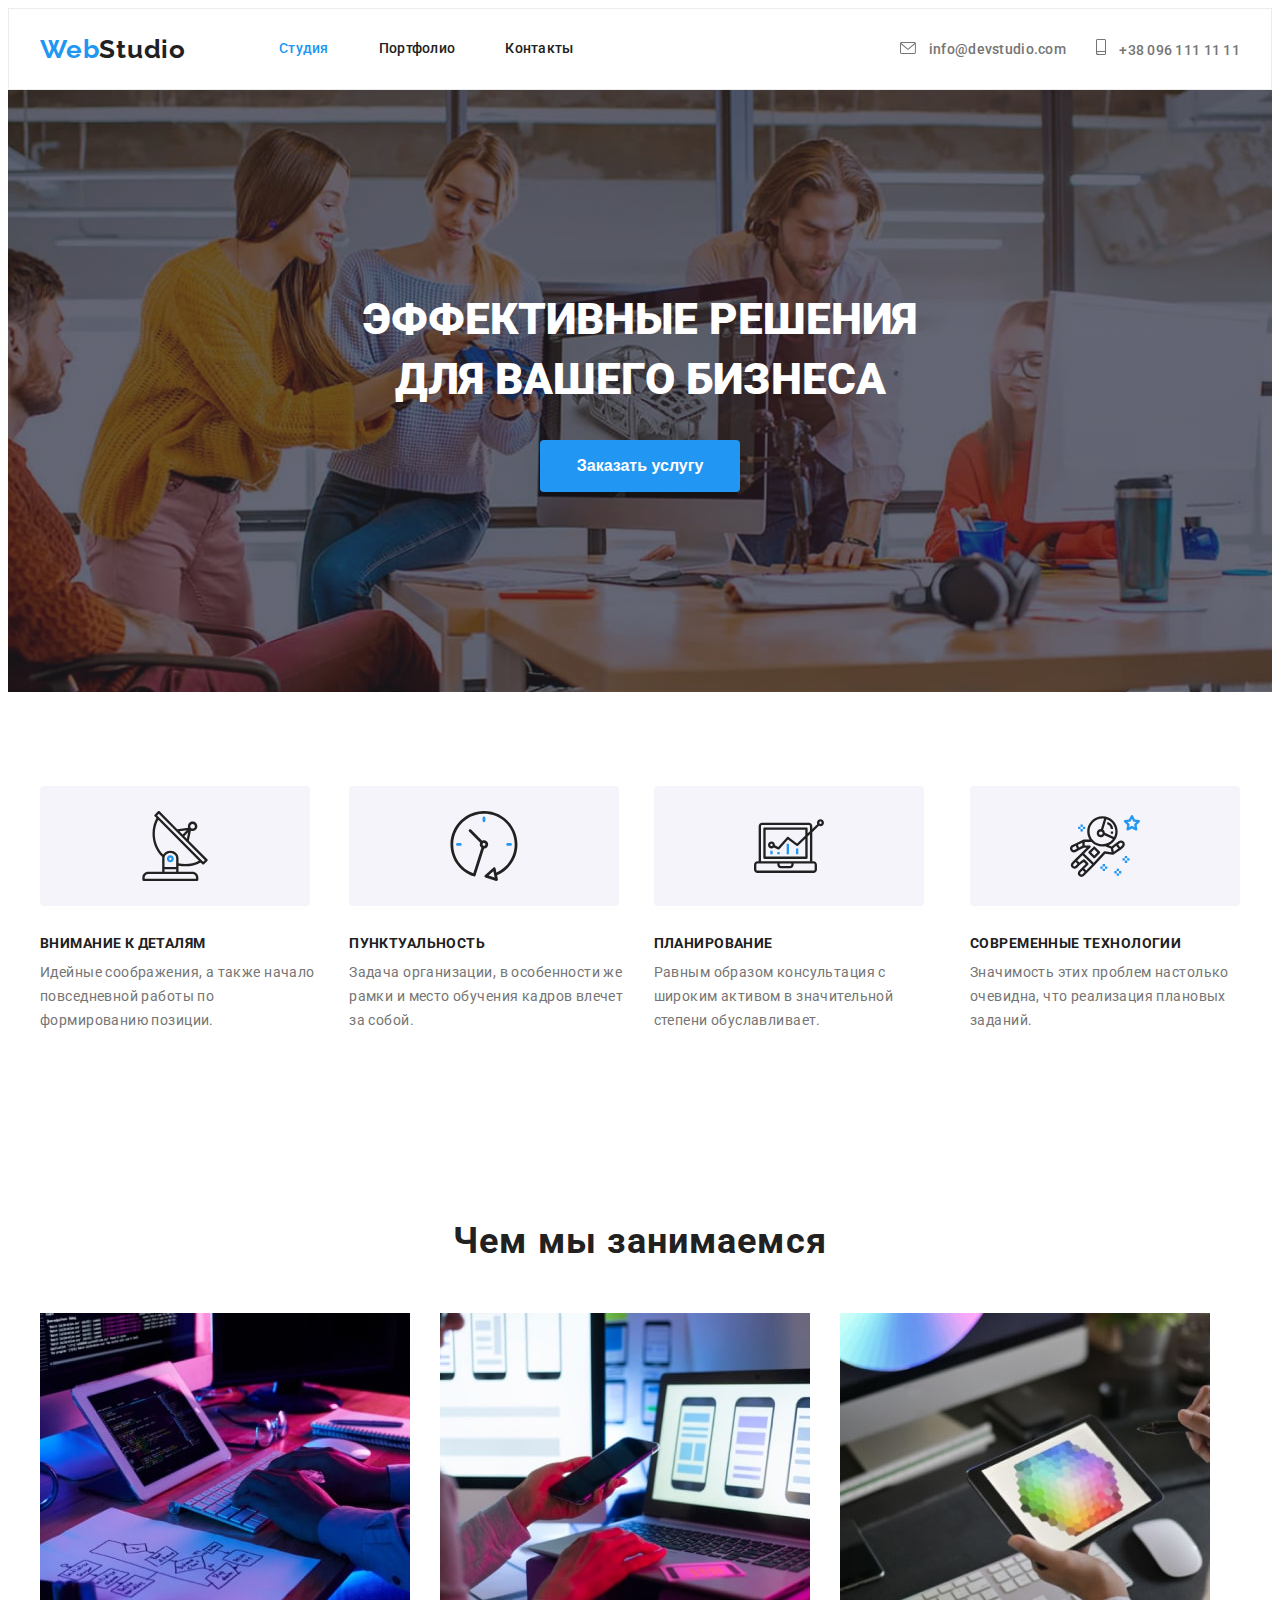
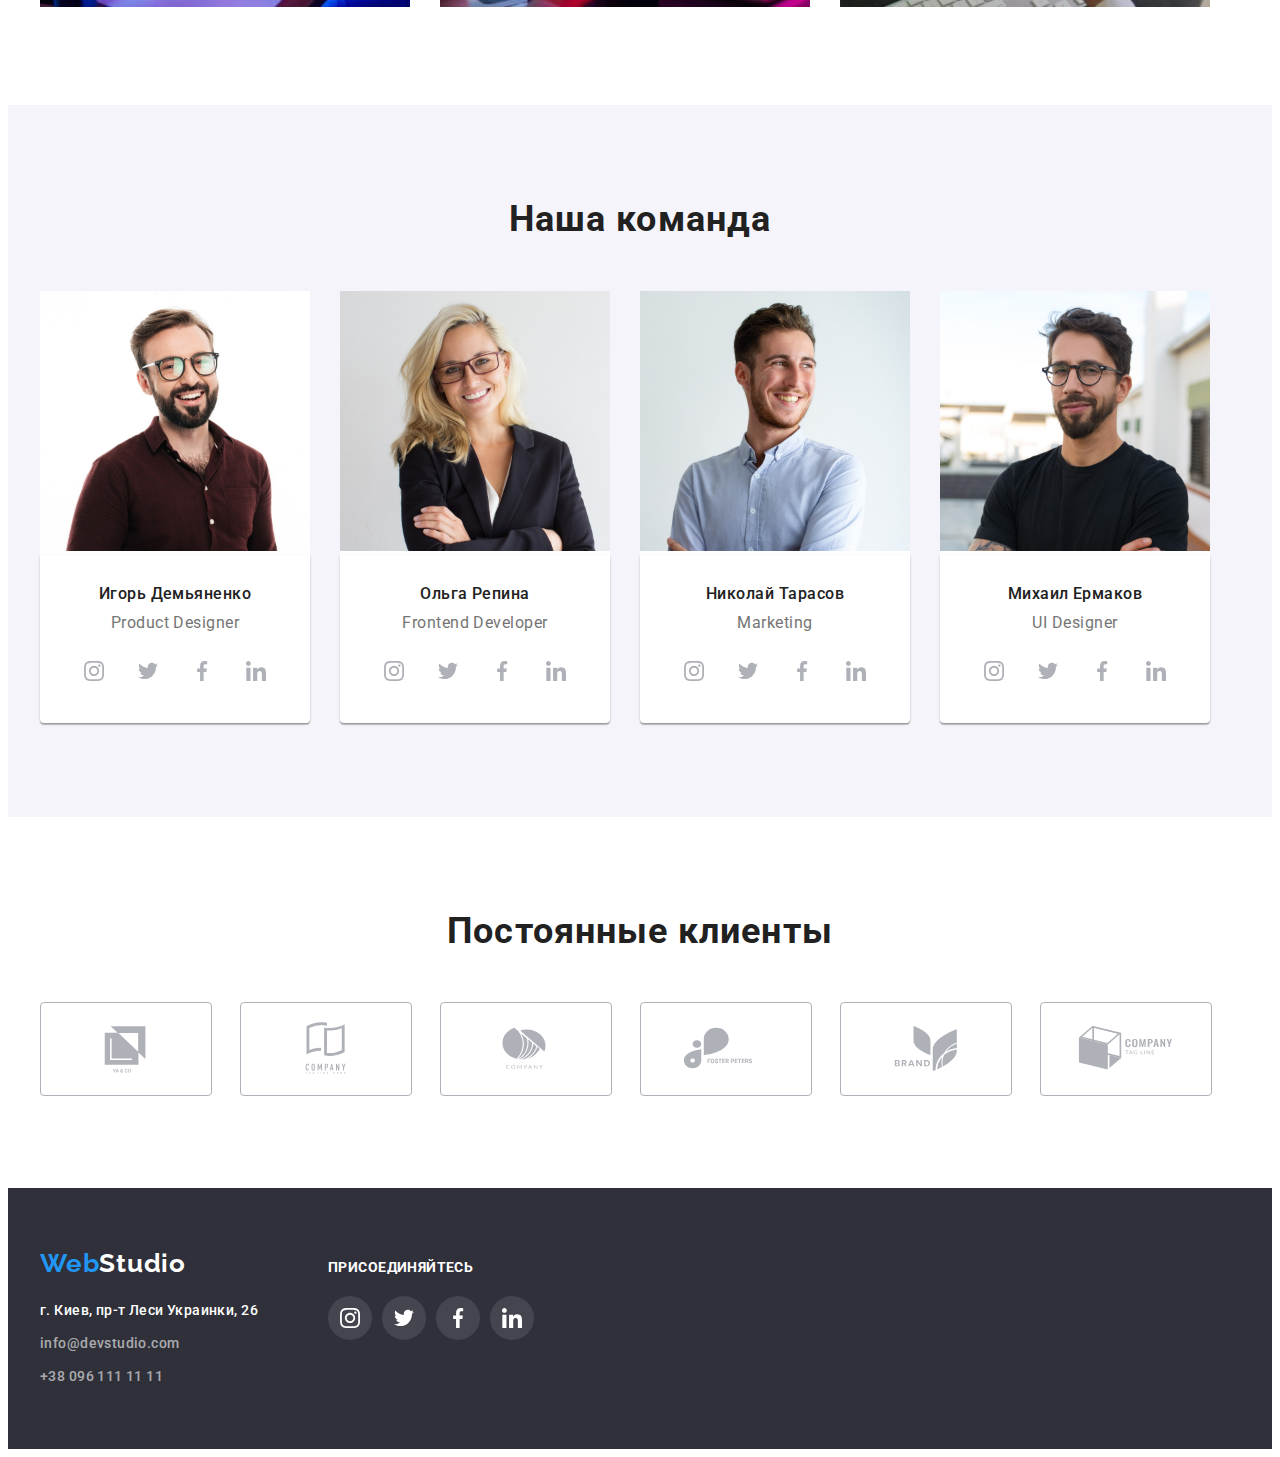
==== commit 890734bf: "finaly" ====
--- a/index.html
+++ b/index.html
@@ -54,34 +54,42 @@
              <section class="features section">
                  <div class="container">
                      <h2 class="hidden-title">Наши преимущества</h2>
-                 <ul class="features-list">
-                    <li class="item">
-                        <svg class="image" width=270 height=120>
-                            <use href="./images/icons.svg#icon-group-1"></use>
-                        </svg>
+                 <ul class="list">                    
+                    <li class="item">
+                        <div class="image">
+                        <svg class="icon" width=70 height=70>
+                            <use href="./images/icons.svg#icon-antenna"></use>
+                        </svg>
+                    </div>
                         <h3 class="title">Внимание к деталям</h3>
                         <p class="text">Идейные соображения, а также начало повседневной работы по формированию позиции.</p>
                     </li>
                     <li class="item">
-                        <svg class="image" width=270 height=120>
-                            <use href="./images/icons.svg#icon-group-2"></use>
-                        </svg>
+                        <div class="image">
+                        <svg class="icon" width=70 height=70>
+                            <use href="./images/icons.svg#icon-clock"></use>
+                        </svg>
+                    </div>
                         <h3 class="title">Пунктуальность</h3>
                         <p class="text">Задача организации, в особенности же рамки и место обучения кадров влечет за собой.
                         </p>
                     </li>
                     <li class="item">
-                        <svg class="image" width=270 height=120>
-                            <use href="./images/icons.svg#icon-group-3"></use>
-                        </svg>
+                        <div class="image">
+                        <svg class="icon" width=70 height=70>
+                            <use href="./images/icons.svg#icon-diagram"></use>
+                        </svg>
+                    </div>
                         <h3 class="title">Планирование</h3>
                         <p class="text">Равным образом консультация с широким активом в значительной степени обуславливает.
                         </p>
                     </li>
                     <li class="item">
-                        <svg class="image" width=270 height=120>
-                            <use href="./images/icons.svg#icon-group-4"></use>
-                        </svg>
+                        <div class="image">
+                        <svg class="icon" width=70 height=70>
+                            <use href="./images/icons.svg#icon-astronaut"></use>
+                        </svg>
+                        </div>
                         <h3 class="title">Современные технологии</h3>
                         <p class="text">Значимость этих проблем настолько очевидна, что реализация плановых заданий.</p>
                     </li>
@@ -261,51 +269,51 @@
                 </div>
              </section>
             <!----------------------------CLIENTS---------------------------->
-             <section class="clients section">
+             <section class="section">
                  <div class="container">
                      <h2 class="clients-title">Постоянные клиенты</h2>
-                <ul class="list">
-                    <li class="item">
-                        <button class="button">
-                            <svg class="button-icon" width=170px height=92px>
+                <ul class="clients">
+                    <li class="item">
+                        <a class="link">
+                            <svg href="" class="icon" width="106" height="60">
                                 <use href="./images/icons.svg#icon-logo-1"></use>
                             </svg>
-                        </button>
-                    </li>
-                    <li class="item">
-                        <button class="button">
-                            <svg class="button-icon" width=170 height=92>
+                        </a>
+                    </li>
+                    <li class="item">
+                        <a href="" class="link">
+                            <svg href="" class="icon" width="106" height="60">
                                 <use href="./images/icons.svg#icon-logo-2"></use>
                             </svg>
-                        </button>
-                    </li>
-                    <li class="item">
-                        <button class="button">
-                            <svg class="button-icon" width=170 height=92>
+                        </a>
+                    </li>
+                    <li class="item">
+                        <a href="" class="link">
+                            <svg href="" class="icon" width="106" height="60">
                                 <use href="./images/icons.svg#icon-logo-3"></use>
                             </svg>
-                        </button>
-                    </li>
-                    <li class="item">
-                        <button class="button">
-                            <svg class="button-icon" width=170 height=92>
+                        </a>
+                    </li>
+                    <li class="item">
+                        <a href="" class="link">
+                            <svg href="" class="icon" width="106" height="60">
                                 <use href="./images/icons.svg#icon-logo-4"></use>
                             </svg>
-                        </button>
-                    </li>
-                    <li class="item">
-                        <button class="button">
-                            <svg class="button-icon" width=170 height=92>
+                        </a>
+                    </li>
+                    <li class="item">
+                        <a href="" class="link">
+                            <svg href="" class="icon" width="106" height="60">
                                 <use href="./images/icons.svg#icon-logo-5"></use>
                             </svg>
-                        </button>
-                    </li>
-                    <li class="item">
-                        <button class="button">
-                            <svg class="button-icon" width=170 height=92>
+                        </a>
+                    </li>
+                    <li class="item">
+                        <a href="" class="link">
+                            <svg href="" class="icon" width="106" height="60">
                                 <use href="./images/icons.svg#icon-logo-6"></use>
                             </svg>
-                        </button>
+                        </a>
                     </li>
                 </ul>
                 </div>
@@ -313,10 +321,12 @@
          </main>
             <!----------------------------ADRESS---------------------------->
          <footer class="footer">
-             <div class="adress container">
-                    <a class="title">Web<span class="title-studio">Studio</span></a>
+             <div class="container">
+                 <div class="adress">
+                    
                     <address>
-                    <ul class="adress-list">
+                        <a class="title">Web<span class="title-studio">Studio</span></a>
+                    <ul class="list">
                         <li class="item">
                             <a class="link" href="https://goo.gl/maps/WsUC1m7or1tppbLx8" target="blank"
                                 rel="noopener noreferrer"><span class="geo">г. Киев, пр-т Леси Украинки, 26 </span></a>
@@ -329,31 +339,32 @@
                         </li>
                     </ul>                   
                     </address>
+                    </div>
                     <div class="soc-link">
-                        <h3 class="second-title">присоединяйтесь</h3>
-                        <ul class="soc-list-footer">
-                            <li class="list-item">
-                                <a href="" class="link">
-                                    <svg class="icon" width="20" height="20">
-                                        <use href="./images/icons.svg#icon-instagram"></use>
-                                    </svg>
-                                </a>
-                            </li>
-                            <li class="list-item">
-                                <a href="" class="link">
-                                    <svg class="icon" width="20" height="20">
-                                        <use href="./images/icons.svg#icon-twitter"></use>
-                                    </svg>
-                                </a>
-                            </li>
-                            <li class="list-item">
-                                <a href="" class="link">
-                                    <svg class="icon" width="20" height="20">
-                                        <use href="./images/icons.svg#icon-facebook"></use>
-                                    </svg>
-                                </a>
-                            </li>
-                            <li class="list-item">
+                        <h3 class="title">присоединяйтесь</h3>
+                        <ul class="list">
+                            <li class="item">
+                                <a href="" class="link">
+                                    <svg class="icon" width="20" height="20">
+                                        <use href="./images/icons.svg#icon-instagram"></use>
+                                    </svg>
+                                </a>
+                            </li>
+                            <li class="item">
+                                <a href="" class="link">
+                                    <svg class="icon" width="20" height="20">
+                                        <use href="./images/icons.svg#icon-twitter"></use>
+                                    </svg>
+                                </a>
+                            </li>
+                            <li class="item">
+                                <a href="" class="link">
+                                    <svg class="icon" width="20" height="20">
+                                        <use href="./images/icons.svg#icon-facebook"></use>
+                                    </svg>
+                                </a>
+                            </li>
+                            <li class="item">
                                 <a href="" class="link">
                                     <svg class="icon" width="20" height="20">
                                         <use href="./images/icons.svg#icon-linkedin"></use>
--- a/css/styles.css
+++ b/css/styles.css
@@ -127,8 +127,8 @@
 }
 /*----------------------------HERO----------------------------*/
 .overlay {
+  padding: 200px 0px;
   max-width: 1600px;
-  min-height: 600px;
   padding-top: 200px;
   margin-left: auto;
   margin-right: auto;
@@ -181,23 +181,24 @@
   clip-path: inset(50%);
   margin: -1px;
 }
-.features-list {
-  display: flex;
-}
-.features-list .image::before {
-  display: block;
-  content: "";
+.features .list {
+  display: flex;
+}
+.features .image {
+  display: flex;
+  width: 270px;
   height: 120px;
-  background-size: contain;
-  background-repeat: no-repeat;
-  background-position: center;
-  background-color: #f5f4fa;
-}
-.features-list .item + .item {
+  background: #f5f4fa;
+  border-radius: 4px;
+  align-items: center;
+  justify-content: center;
+  margin-bottom: 30px;
+}
+.features .item + .item {
   margin-left: 30px;
 }
 
-.features-list .title {
+.features .title {
   margin-top: 30px;
   margin-bottom: 10px;
   font-weight: 700;
@@ -207,7 +208,7 @@
   text-transform: uppercase;
   color: var(--qualities-title-color);
 }
-.features-list .text {
+.features .text {
   margin-bottom: 0px;
   font-weight: 400;
   font-size: 14px;
@@ -316,7 +317,7 @@
 }
 
 /*----------------------------CLIENTS----------------------------*/
-.clients .list {
+.clients {
   display: flex;
 }
 .clients-title {
@@ -330,33 +331,31 @@
   color: var(--about-title-color);
   margin-bottom: 50px;
 }
-.clients .button {
+.clients .link {
+  display: flex;
+  width: 100%;
+  height: 100%;
   color: #afb1b8;
   background-color: #ffffff;
   border: 1px solid #afb1b8;
-  box-sizing: border-box;
   border-radius: 4px;
-}
-.clients .button:hover {
+  align-items: center;
+  justify-content: center;
+}
+.clients .link:hover {
   color: #2196f3;
   background-color: #ffffff;
   border: 1px solid #2196f3;
 }
-.clients .button-icon {
+.clients .icon {
   fill: currentColor;
-  padding: 16px 32px;
 }
 
-.clients .list .item {
-  display: block;
-  content: "";
+.clients .item {
   width: 170px;
   height: 92px;
-  background-size: contain;
-  background-position: center;
-  background-color: #f5f4fa;
-}
-.clients .list .item + .item {
+}
+.clients .item + .item {
   margin-left: 30px;
 }
 /*----------------------------ADRESS----------------------------*/
@@ -366,11 +365,16 @@
   display: flex;
 }
 
-.adress .container {
-  padding-top: 30px;
-  display: flex;
-}
-footer .title {
+.footer .container {
+  display: flex;
+}
+.adress {
+  margin-right: 70px;
+}
+.adress .list {
+  margin-top: 20px;
+}
+.adress .title {
   font-style: normal;
   font-family: Raleway;
   font-weight: 700;
@@ -379,14 +383,13 @@
   letter-spacing: 0.03em;
   color: var(--webstudio-color);
 }
-.footer .title-studio {
+.adress .title-studio {
   color: #ffffff;
 }
-.adress-list .item {
-  margin-top: 20px;
-  margin-bottom: 0px;
-}
-.adress-list .link {
+.adress .item + .item {
+  margin-top: 9px;
+}
+.adress .link {
   font-style: normal;
   font-weight: 500;
   font-size: 14px;
@@ -397,14 +400,12 @@
 .geo {
   color: var(--adress-geo-color);
 }
-
-.adress-list .item + .item {
-  margin-top: 9px;
-}
-
-.soc-link .second-title {
-  margin-top: 30px;
-  margin-bottom: 10px;
+.soc-link {
+  width: 206px;
+  height: 80px;
+}
+.soc-link .title {
+  margin-top: 12px;
   font-weight: 700;
   font-size: 14px;
   line-height: 1.14;
@@ -412,20 +413,21 @@
   text-transform: uppercase;
   color: #ffffff;
 }
-.soc-list-footer {
-  display: flex;
-}
-.soc-list-footer .icon {
+.soc-link .list {
+  display: flex;
+  margin-top: 20px;
+}
+.soc-link .icon {
   fill: currentColor;
 }
-.soc-list-footer .list-item {
+.soc-link .item {
   width: 44px;
   height: 44px;
 }
-.soc-list-footer .list-item + .list-item {
+.soc-link .item + .item {
   margin-left: 10px;
 }
-.soc-list-footer .link {
+.soc-link .link {
   cursor: pointer;
   width: 100%;
   height: 100%;
@@ -436,8 +438,8 @@
   background-color: rgba(255, 255, 255, 0.1);
   color: #ffffff;
 }
-.soc-list-footer .link:hover,
-.soc-list-footer .link:focus {
+.soc-link .link:hover,
+.soc-link .link:focus {
   background-color: #2196f3;
   color: #ffffff;
 }
@@ -486,41 +488,42 @@
     0px 2px 2px rgba(0, 0, 0, 0.12);
 }
 /*----------------------------ALL----------------------------*/
-.all-list .item {
+.projects {
+  display: flex;
+  flex-wrap: wrap;
+}
+.projects .item {
   width: calc((100% - 60px) / 3);
   margin-right: 30px;
   margin-bottom: 30px;
-}
-.all-list .item:nth-child(3n) {
+  background: #ffffff;
+  border: 1px solid #eeeeee;
+  box-sizing: border-box;
+}
+.projects .item:nth-child(3n) {
   margin-right: 0px;
 }
-.all-list .item:nth-last-child(-n + 3) {
+.projects .item:nth-last-child(-n + 3) {
   margin-bottom: 0px;
 }
-
-.all-list {
-  display: flex;
-  flex-wrap: wrap;
-}
-.all-list .feature {
+.projects .feature {
   padding: 20px 24px;
   background: #ffffff;
-
-  border-radius: 0px 0px 4px 4px;
-}
-.all-list .item:hover {
-  box-shadow: 0px 1px 3px rgba(0, 0, 0, 0.12), 0px 1px 1px rgba(0, 0, 0, 0.14),
-    0px 2px 1px rgba(0, 0, 0, 0.2);
-}
-.all-list .title {
+}
+.projects .link:hover,
+.projects .link:focus {
+  box-shadow: 0px 1px 1px rgba(0, 0, 0, 0.12), 0px 4px 4px rgba(0, 0, 0, 0.06),
+    1px 4px 6px rgba(0, 0, 0, 0.16);
+}
+.projects .title {
   font-weight: 700;
   font-size: 18px;
   line-height: 2;
   letter-spacing: 0.06em;
   color: var(--all-item-name-color);
 }
-.all-list .text {
-  font-weight: 500;
+.projects .text {
+  font-weight: 400;
   font-size: 16px;
   line-height: 1.87;
   letter-spacing: 0.03em;
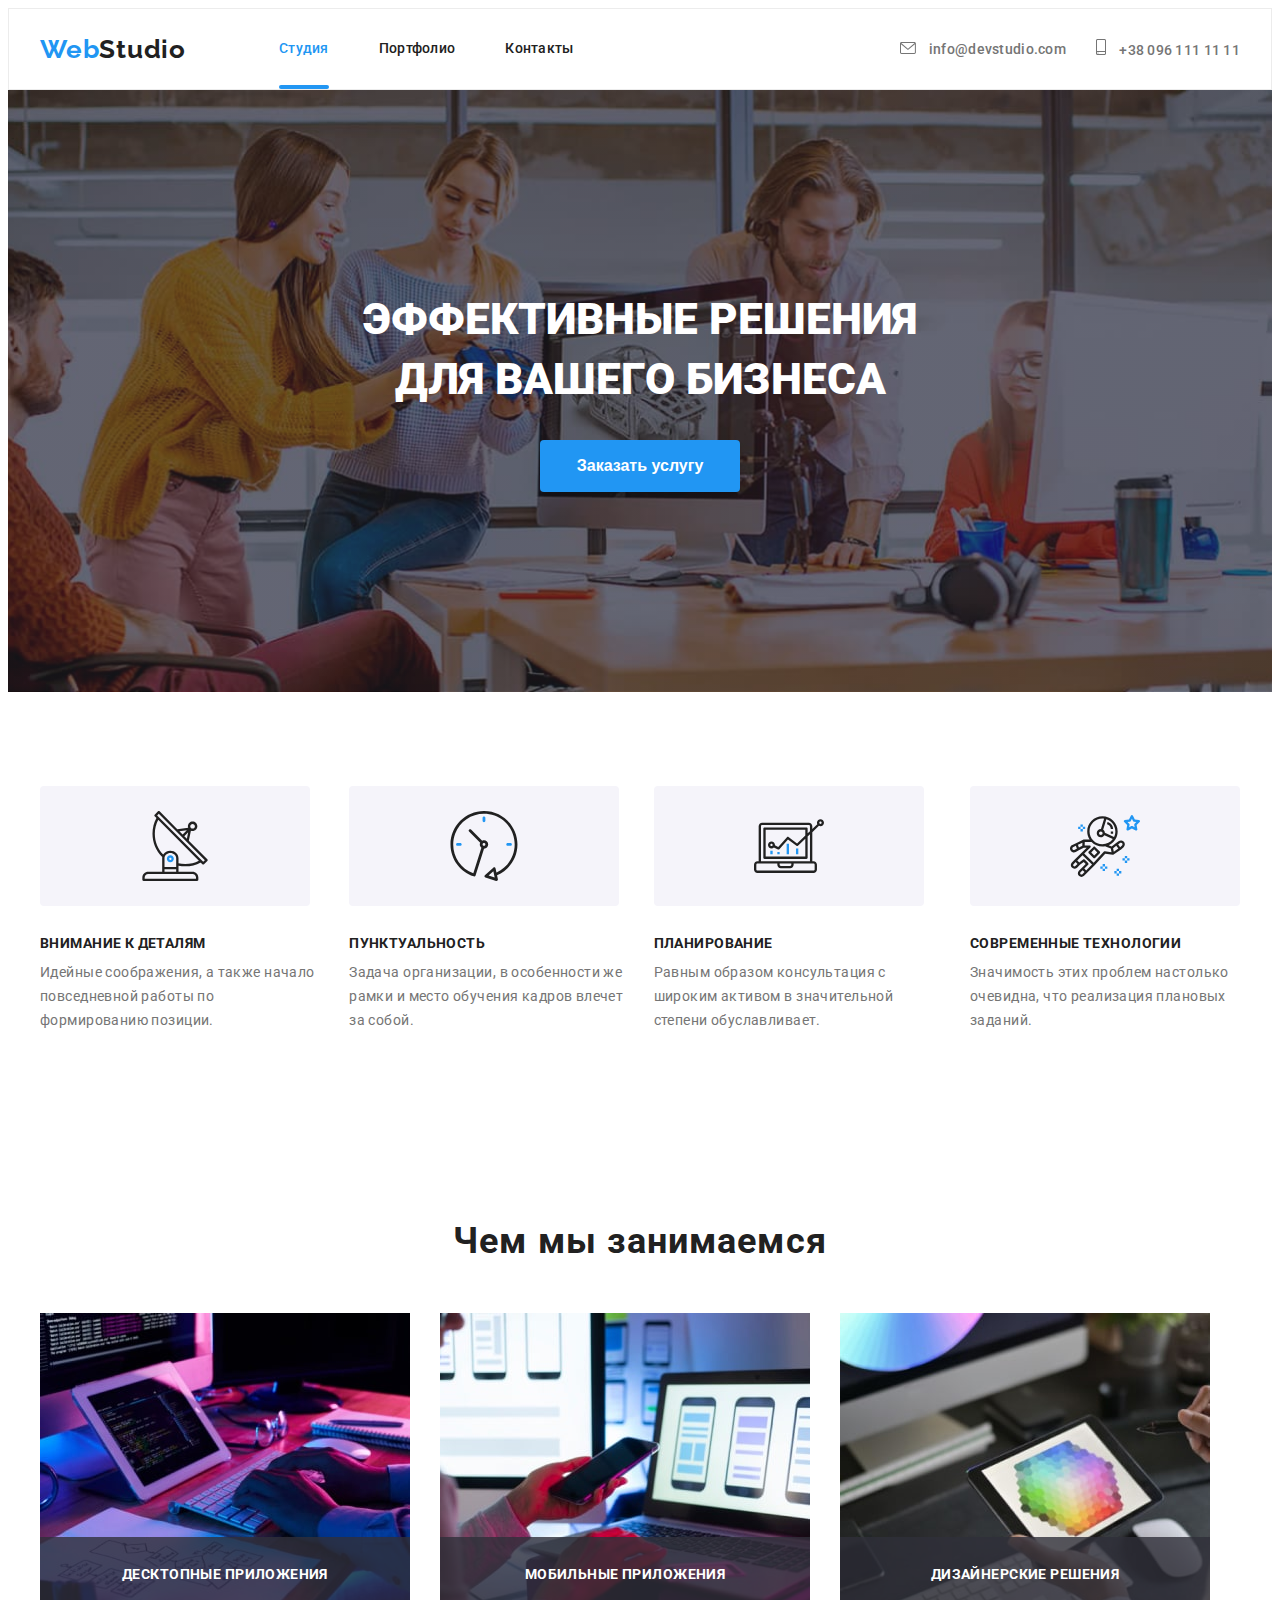
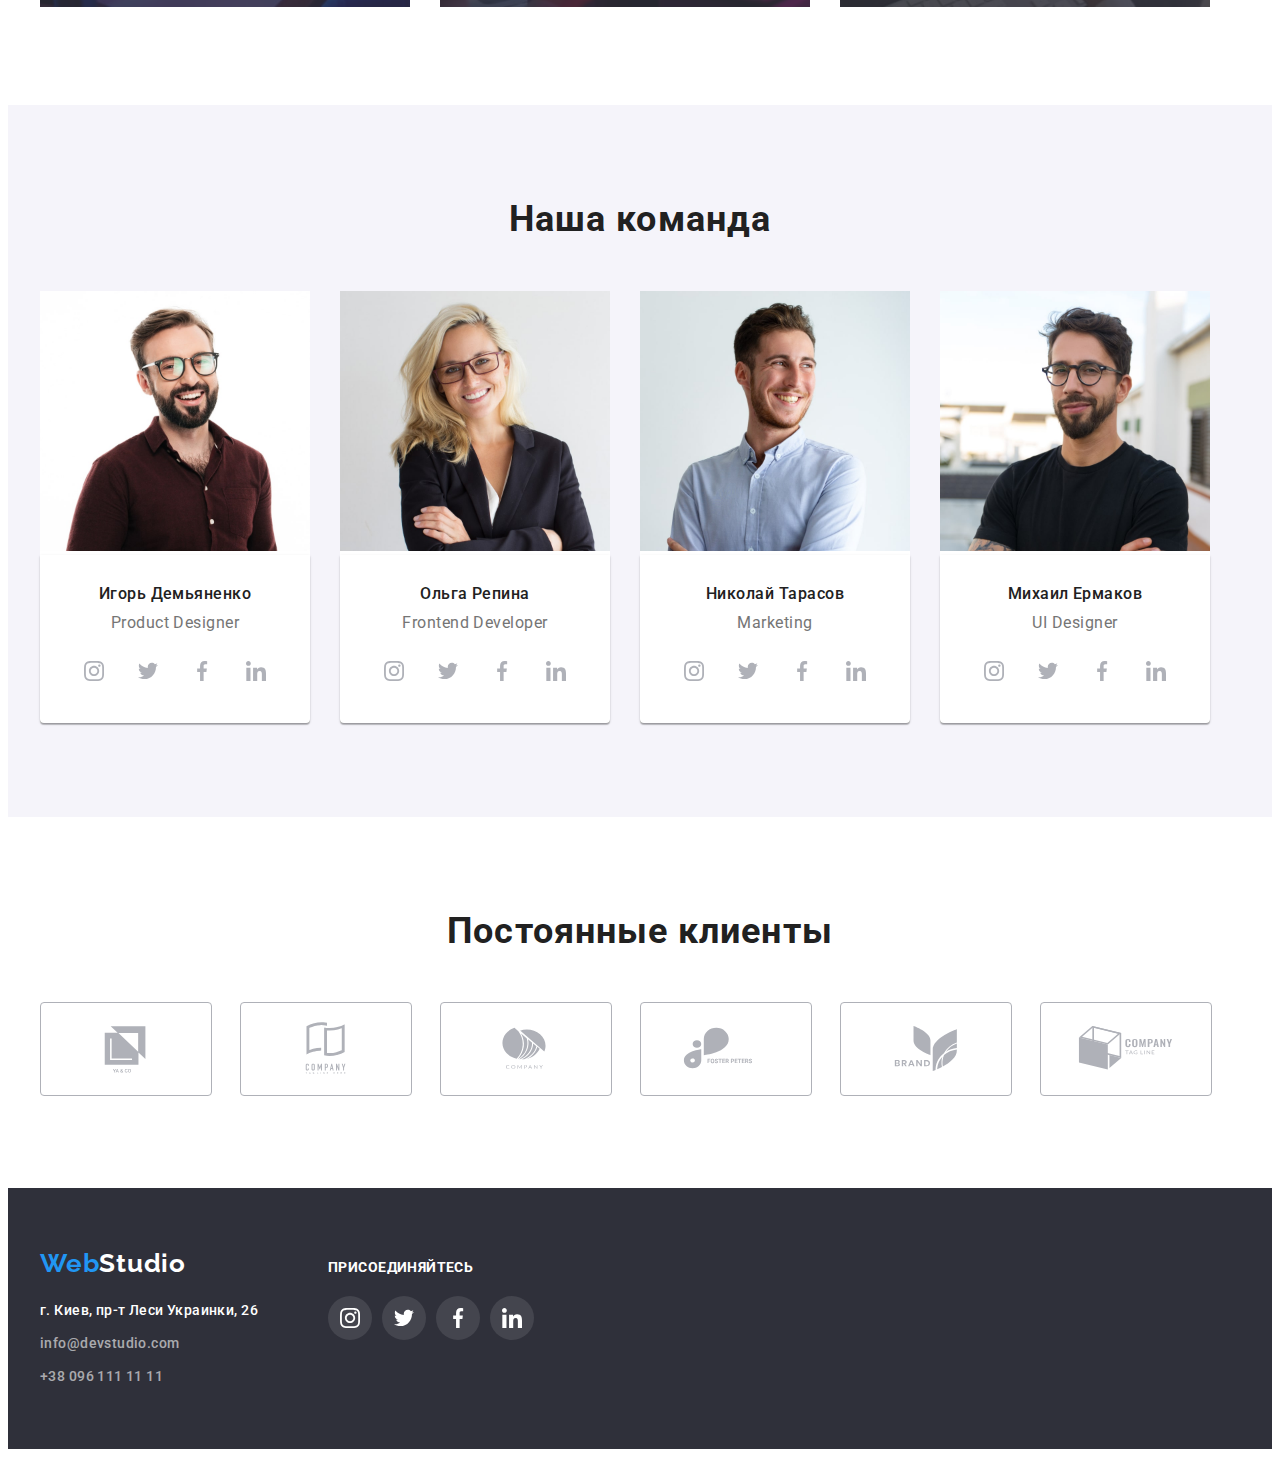
==== commit f6e9e6c1: "some progress" ====
--- a/index.html
+++ b/index.html
@@ -103,12 +103,15 @@
                   <ul class="about-list">
                    <li class="item">
                     <img src="./images/keyboard-img.jpg" alt="печатает на клавиатуре" width="370" height="294">
+                    <div class="label"><h3 class="title">Десктопные приложения</h3></div>
                    </li>
                    <li class="item">
                     <img src="./images/laptop-img.jpg" alt="работает с ноутбуком" width="370" height="294">
+                    <div class="label"><h3 class="title">Мобильные приложения</h3></div>
                    </li>
                    <li class="item">
                     <img src="./images/ipad-img.jpg" alt="работает с планшетом" width="370" height="294">
+                    <div class="label"><h3 class="title">Дизайнерские решения</h3></div>
                    </li>
                    </ul>
                  </div> 
@@ -275,42 +278,42 @@
                 <ul class="clients">
                     <li class="item">
                         <a class="link">
-                            <svg href="" class="icon" width="106" height="60">
+                            <svg class="icon" width="106" height="60">
                                 <use href="./images/icons.svg#icon-logo-1"></use>
                             </svg>
                         </a>
                     </li>
                     <li class="item">
                         <a href="" class="link">
-                            <svg href="" class="icon" width="106" height="60">
+                            <svg class="icon" width="106" height="60">
                                 <use href="./images/icons.svg#icon-logo-2"></use>
                             </svg>
                         </a>
                     </li>
                     <li class="item">
                         <a href="" class="link">
-                            <svg href="" class="icon" width="106" height="60">
+                            <svg class="icon" width="106" height="60">
                                 <use href="./images/icons.svg#icon-logo-3"></use>
                             </svg>
                         </a>
                     </li>
                     <li class="item">
                         <a href="" class="link">
-                            <svg href="" class="icon" width="106" height="60">
+                            <svg class="icon" width="106" height="60">
                                 <use href="./images/icons.svg#icon-logo-4"></use>
                             </svg>
                         </a>
                     </li>
                     <li class="item">
                         <a href="" class="link">
-                            <svg href="" class="icon" width="106" height="60">
+                            <svg class="icon" width="106" height="60">
                                 <use href="./images/icons.svg#icon-logo-5"></use>
                             </svg>
                         </a>
                     </li>
                     <li class="item">
                         <a href="" class="link">
-                            <svg href="" class="icon" width="106" height="60">
+                            <svg class="icon" width="106" height="60">
                                 <use href="./images/icons.svg#icon-logo-6"></use>
                             </svg>
                         </a>
--- a/css/styles.css
+++ b/css/styles.css
@@ -84,9 +84,20 @@
   letter-spacing: 0.02em;
   color: var(--menu-item-color);
   display: block;
+  position: relative;
 }
 .menu-nav .link.current {
   color: #2196f3;
+}
+.menu-nav .link.current::after {
+  content: "";
+  width: 100%;
+  height: 4px;
+  background-color: #2196f3;
+  border-radius: 2px;
+  position: absolute;
+  left: 0;
+  bottom: 0;
 }
 .menu-nav .link:hover,
 .menu-nav .link:focus {
@@ -232,6 +243,24 @@
   display: block;
   max-width: 100%;
 }
+.label {
+  position: absolute;
+  width: 370px;
+  height: 70px;
+  background: rgba(47, 48, 58, 0.8);
+  transform: translateY(-74px);
+}
+.about .title {
+  margin-top: 30px;
+  margin-bottom: 10px;
+  font-weight: 700;
+  font-size: 14px;
+  line-height: 1.14;
+  letter-spacing: 0.03em;
+  text-align: center;
+  text-transform: uppercase;
+  color: #ffffff;
+}
 .about-list {
   display: flex;
 }
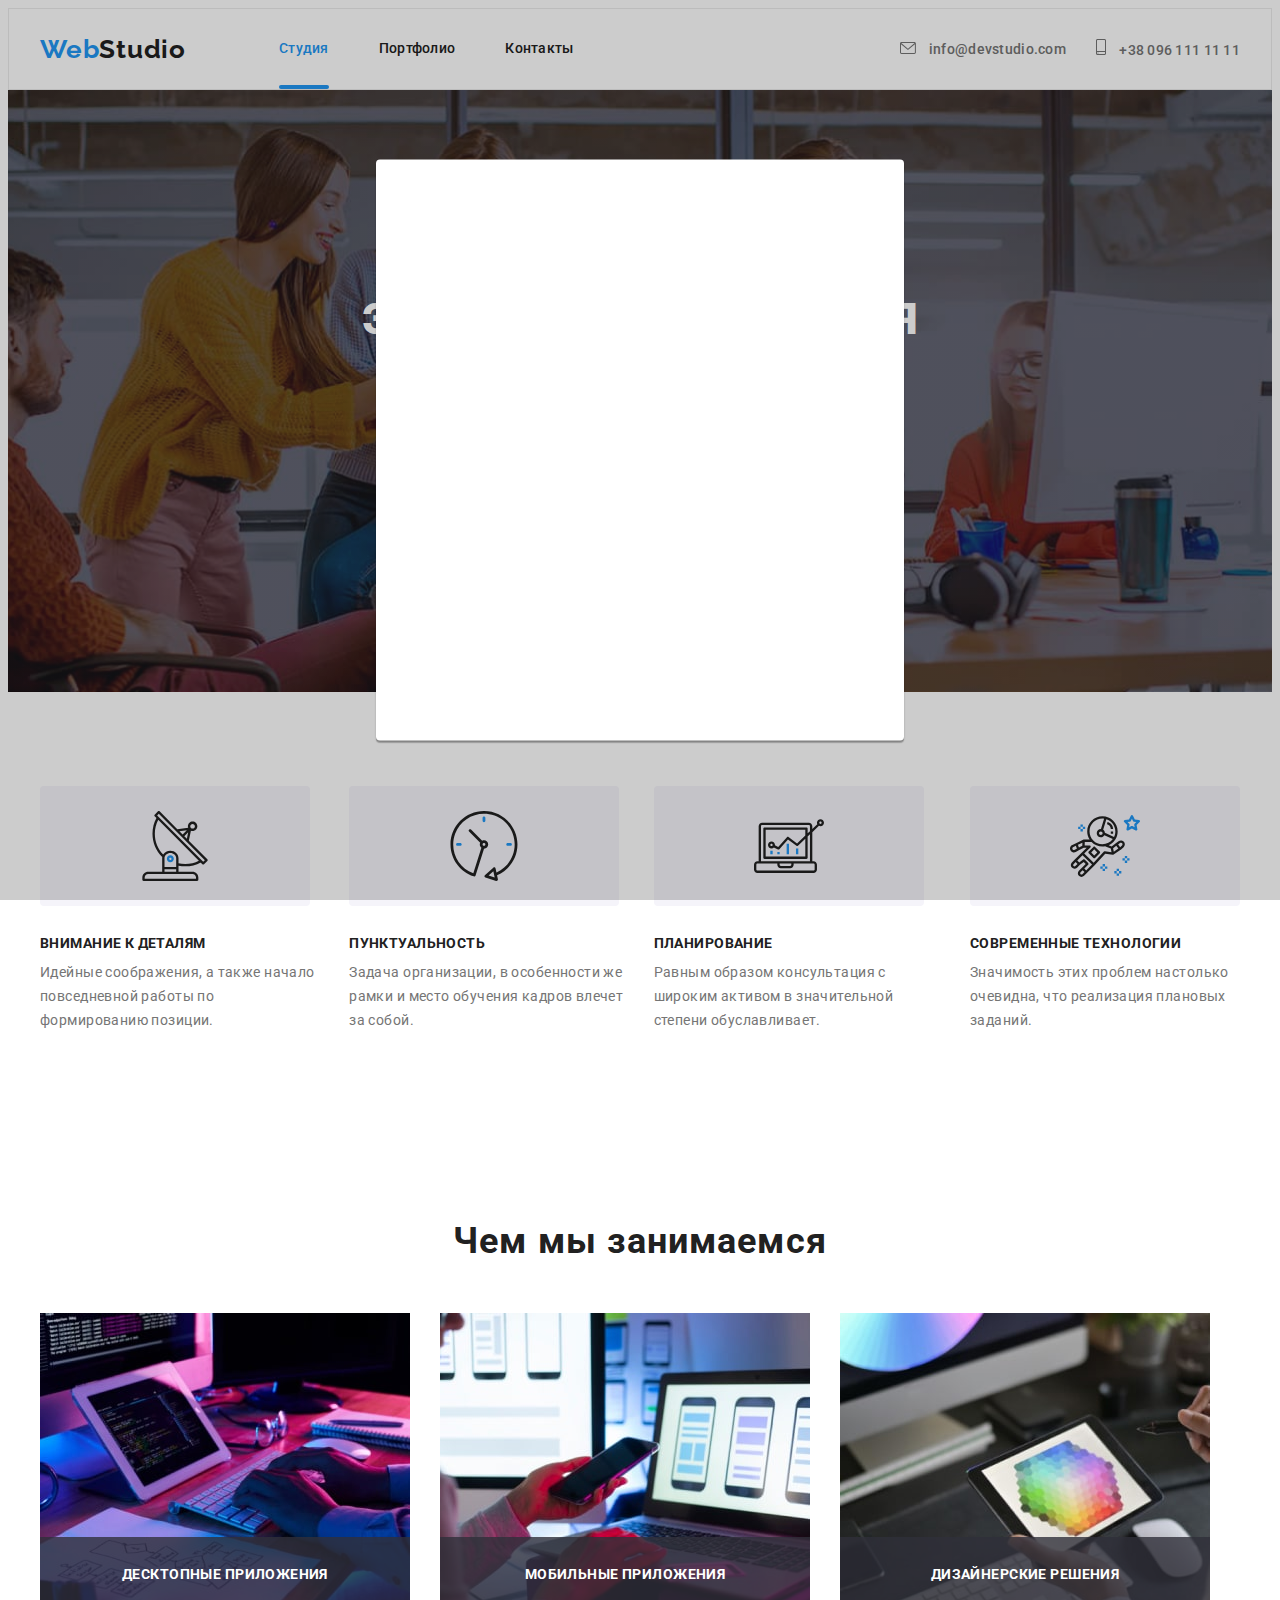
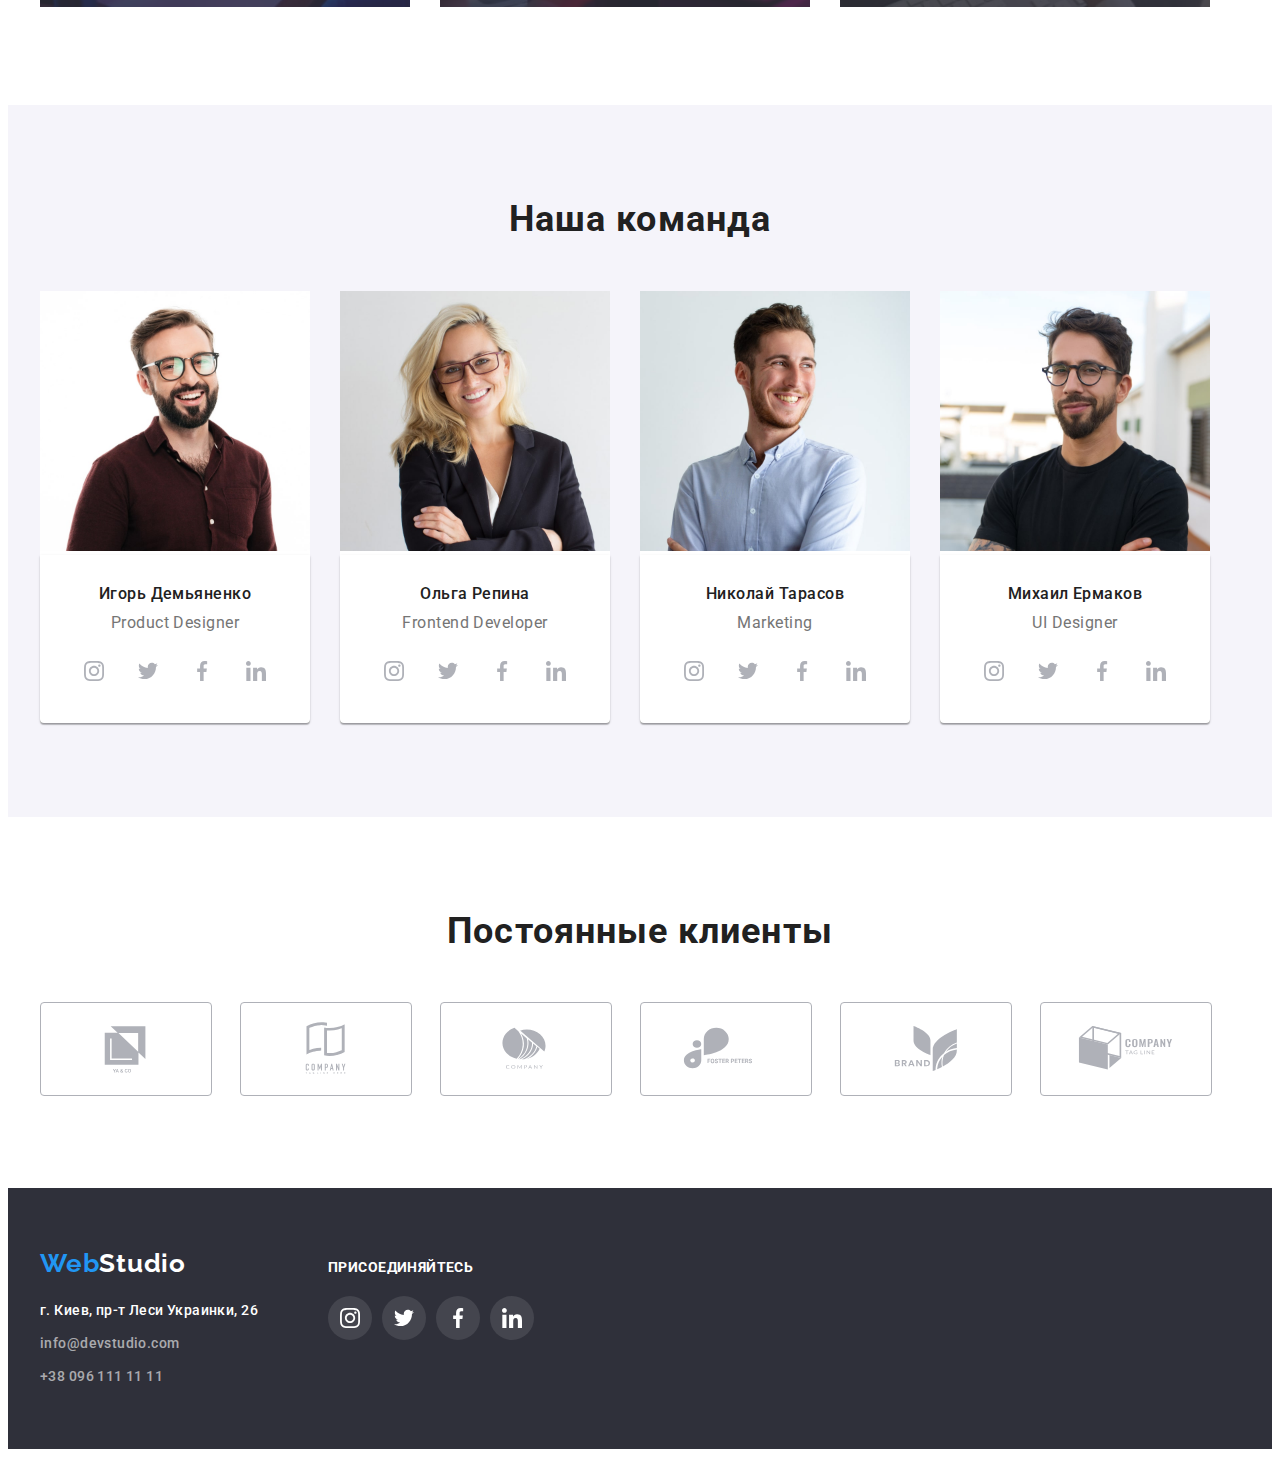
==== commit 33532edf: "some progress" ====
--- a/index.html
+++ b/index.html
@@ -100,7 +100,7 @@
              <section class="about section">
                  <div class="container">
                   <h2 class="about-title">Чем мы занимаемся</h2>
-                  <ul class="about-list">
+                  <ul class="list">
                    <li class="item">
                     <img src="./images/keyboard-img.jpg" alt="печатает на клавиатуре" width="370" height="294">
                     <div class="label"><h3 class="title">Десктопные приложения</h3></div>
@@ -378,5 +378,8 @@
                     </div>
              </div>           
          </footer>
+         <div class="backdrop">
+             <div class="modal"></div>
+         </div>
      </body>
 </html>
--- a/css/styles.css
+++ b/css/styles.css
@@ -239,11 +239,20 @@
   color: var(--about-title-color);
   margin-bottom: 50px;
 }
-.img {
+.about .list {
+  display: flex;
+}
+.about .item {
+  position: relative;
+}
+.about .list .item + .item {
+  margin-left: 30px;
+}
+.about .img {
   display: block;
   max-width: 100%;
 }
-.label {
+.about .label {
   position: absolute;
   width: 370px;
   height: 70px;
@@ -261,12 +270,7 @@
   text-transform: uppercase;
   color: #ffffff;
 }
-.about-list {
-  display: flex;
-}
-.about-list .item + .item {
-  margin-left: 30px;
-}
+
 /*----------------------------TEAM----------------------------*/
 .team {
   background: #f5f4fa;
@@ -471,6 +475,27 @@
 .soc-link .link:focus {
   background-color: #2196f3;
   color: #ffffff;
+}
+/*----------------------------MODAL----------------------------*/
+.backdrop {
+  width: 100vw;
+  height: 100vh;
+  background-color: rgba(0, 0, 0, 0.2);
+  position: fixed;
+  top: 0;
+  left: 0;
+}
+.modal {
+  width: 528px;
+  height: 581px;
+  background: #ffffff;
+  box-shadow: 0px 1px 3px rgba(0, 0, 0, 0.12), 0px 1px 1px rgba(0, 0, 0, 0.14),
+    0px 2px 1px rgba(0, 0, 0, 0.2);
+  border-radius: 4px;
+  position: absolute;
+  top: 50%;
+  left: 50%;
+  transform: translate(-50%, -50%);
 }
 /*-------------------------------------PORTFOLIO------------*/
 /*----------------------------FUNCTIONS----------------------------*/
@@ -516,7 +541,7 @@
   box-shadow: 0px 3px 1px rgba(0, 0, 0, 0.1), 0px 1px 2px rgba(0, 0, 0, 0.08),
     0px 2px 2px rgba(0, 0, 0, 0.12);
 }
-/*----------------------------ALL----------------------------*/
+/*----------------------------PROJECTS----------------------------*/
 .projects {
   display: flex;
   flex-wrap: wrap;
@@ -535,6 +560,26 @@
 .projects .item:nth-last-child(-n + 3) {
   margin-bottom: 0px;
 }
+.projects .item:hover .description-text {
+  transform: translateY(0);
+}
+.projects .wrap {
+  position: relative;
+  overflow: hidden;
+}
+.projects .description-text {
+  position: absolute;
+  top: 0;
+  left: 0;
+  font-size: 18px;
+  color: #ffffff;
+  line-height: 1.5;
+  padding: 40px 30px;
+  background-color: rgba(33, 150, 243, 0.9);
+  height: 100%;
+  transform: translateY(100%);
+  transition: transform 250ms;
+}
 .projects .feature {
   padding: 20px 24px;
   background: #ffffff;
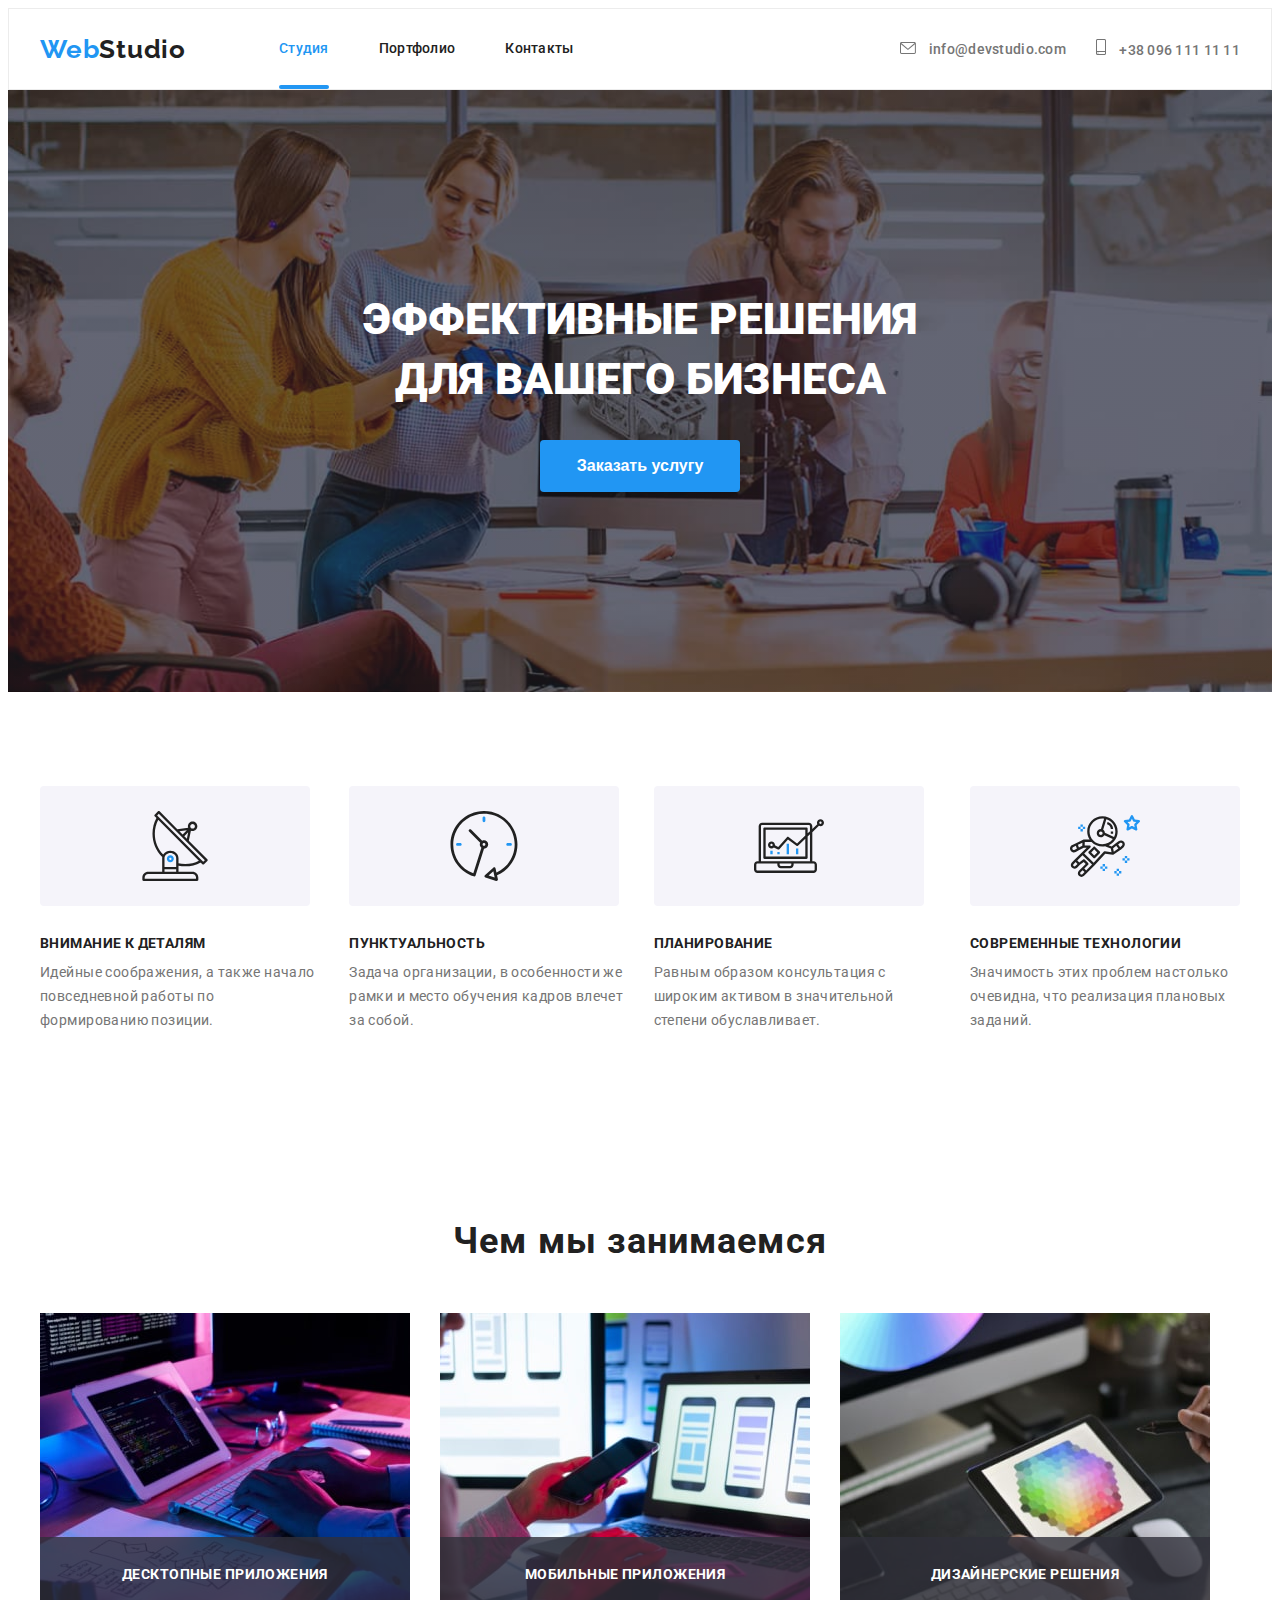
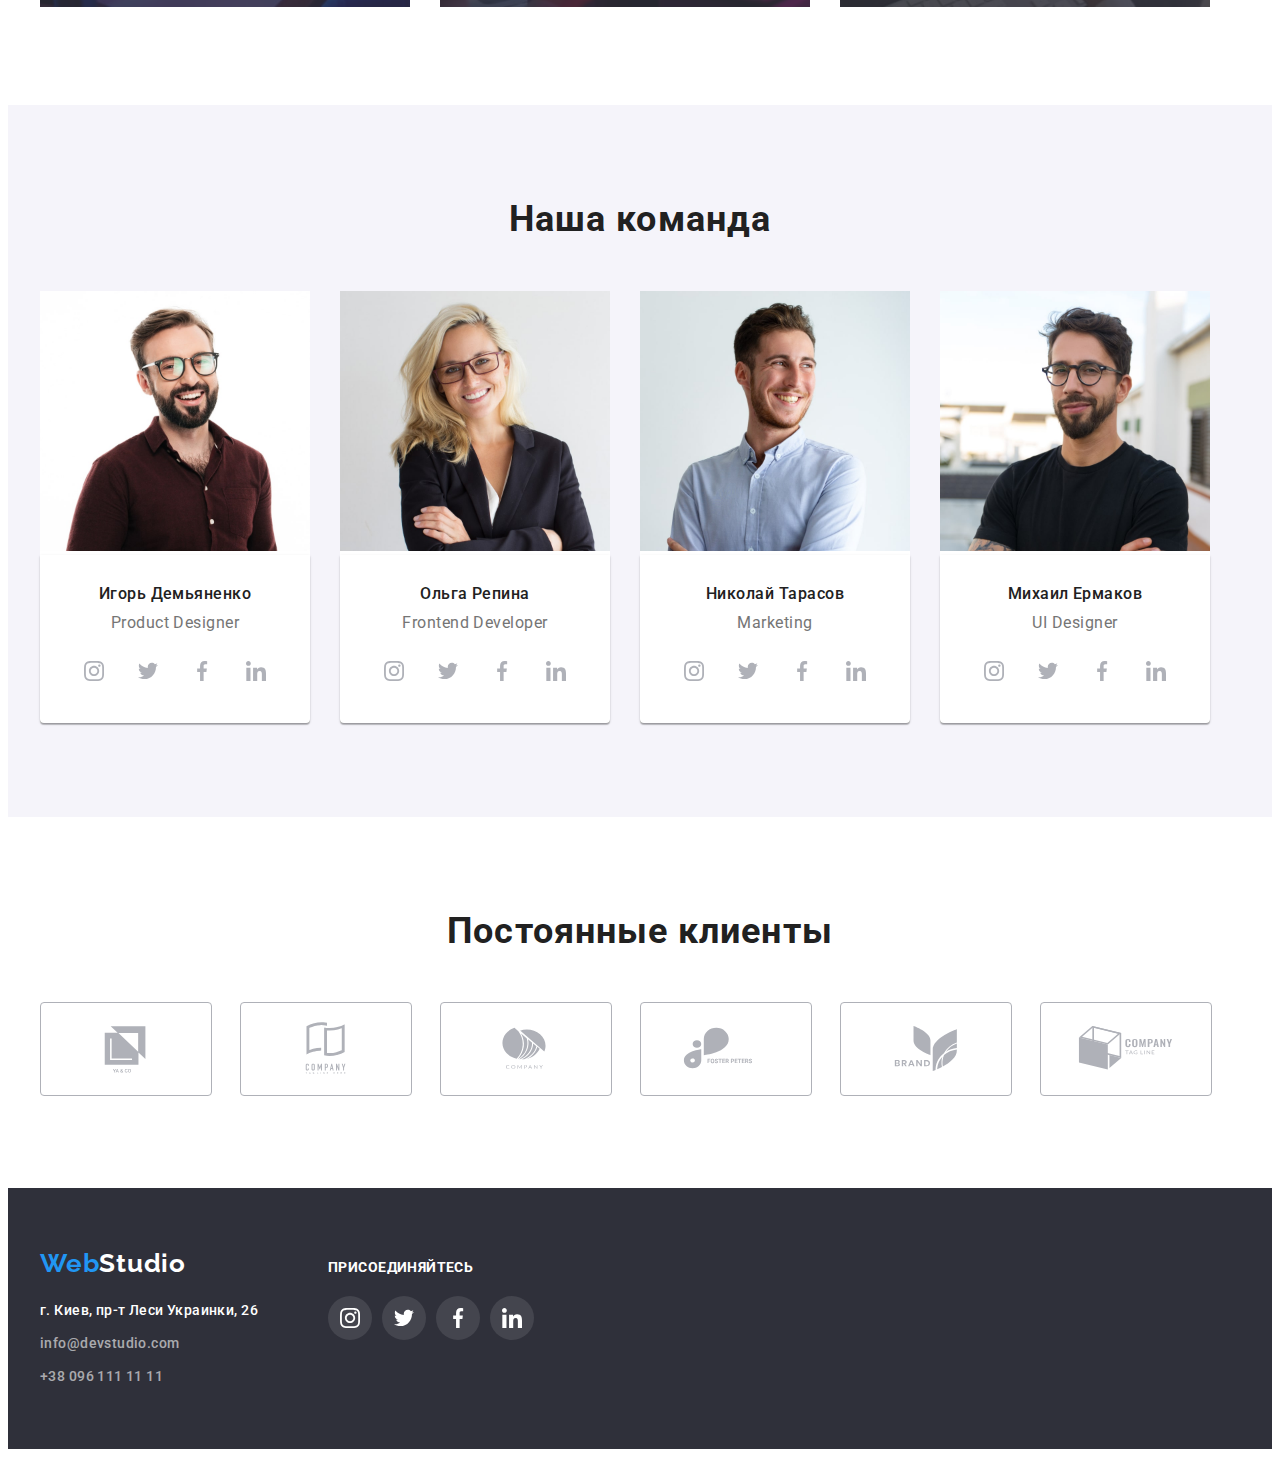
==== commit 6f6f40d1: "some progress" ====
--- a/index.html
+++ b/index.html
@@ -47,7 +47,7 @@
              <section class="hero">
                  <div class="overlay">
                  <h1 class="title">ЭФФЕКТИВНЫЕ РЕШЕНИЯ<br>ДЛЯ ВАШЕГО БИЗНЕСА</h1>
-                <button class="button" type="button">Заказать услугу</button>
+                <button class="button" type="button" data-modal-open>Заказать услугу</button>
                  </div>
              </section>
              <!----------------------------FEATURES---------------------------->
@@ -378,8 +378,15 @@
                     </div>
              </div>           
          </footer>
-         <div class="backdrop">
-             <div class="modal"></div>
+         <div class="backdrop is-hidden" data-modal>
+             <div class="modal">
+                 <button type="button" class="modal-close" data-modal-close>
+                     <svg class="close-icon" width="18" height="18">
+                         <use href="./images/icons.svg#icon-close"></use>
+                     </svg>
+                 </button>
+             </div>
          </div>
+        <script src="./js/modal.js"></script>
      </body>
 </html>
--- a/css/styles.css
+++ b/css/styles.css
@@ -497,6 +497,24 @@
   left: 50%;
   transform: translate(-50%, -50%);
 }
+.modal-close {
+  position: absolute;
+  top: 10px;
+  right: 10px;
+  width: 30px;
+  height: 30px;
+  background-color: transparent;
+  border: 1px solid rgba(0, 0, 0, 0.1);
+  border-radius: 50%;
+  display: flex;
+  align-items: center;
+  justify-content: center;
+}
+.is-hidden {
+  visibility: hidden;
+  opacity: 0;
+  pointer-events: none;
+}
 /*-------------------------------------PORTFOLIO------------*/
 /*----------------------------FUNCTIONS----------------------------*/
 .visually-hidden {
